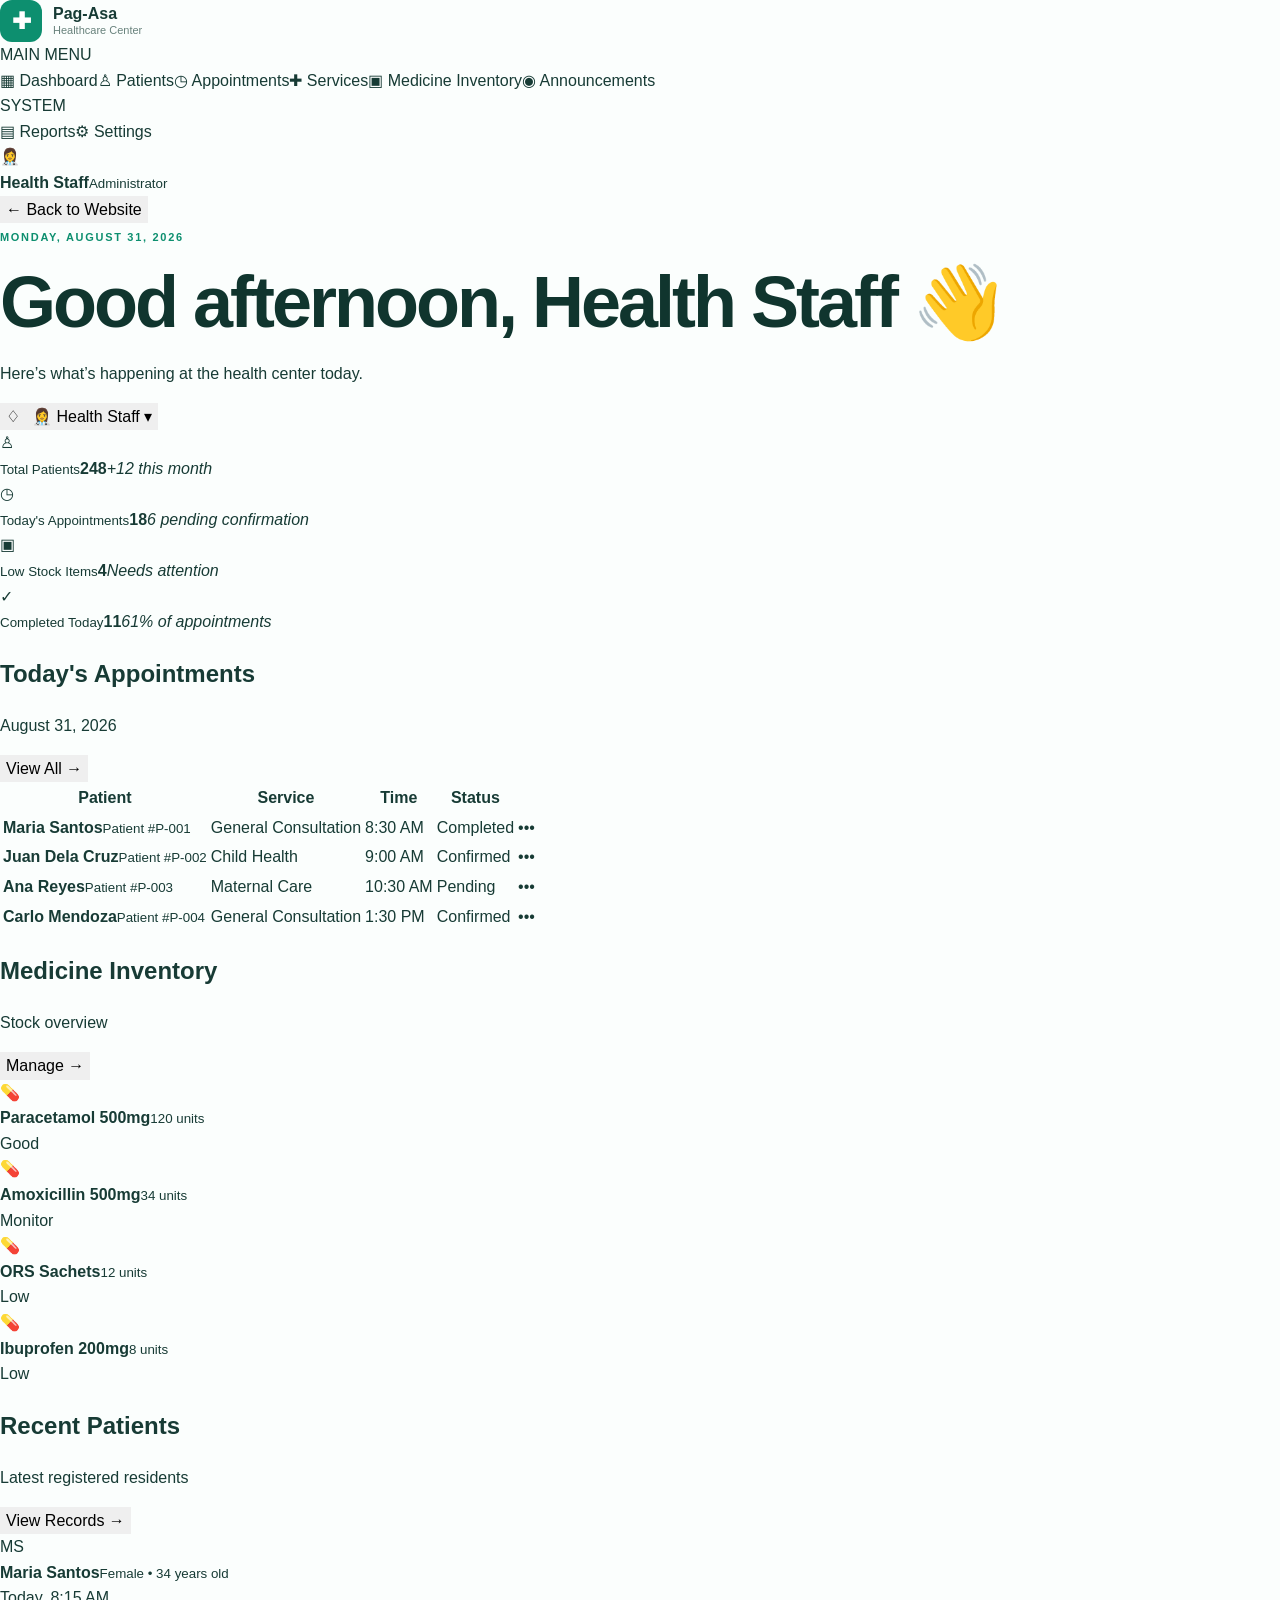
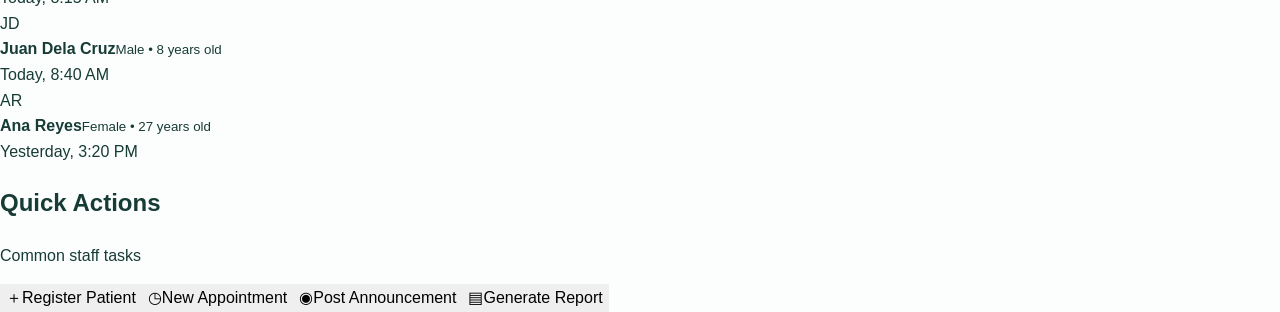
==== dashboard.html @ 8545dc28 "Add healthcare management dashboard" ====
<!DOCTYPE html>
<html lang="en"><head><meta charset="UTF-8"><meta name="viewport" content="width=device-width,initial-scale=1"><title>Admin Dashboard | Pag-Asa Healthcare</title><link rel="stylesheet" href="style.css"></head><body class="dashboard-body"><aside class="sidebar"><div class="brand"><div class="brand-icon">✚</div><div><strong>Pag-Asa</strong><span>Healthcare Center</span></div></div><div class="side-label">MAIN MENU</div><a class="active" href="#dashboard">▦ <span>Dashboard</span></a><a href="#patients">♙ <span>Patients</span></a><a href="#appointments">◷ <span>Appointments</span></a><a href="#services">✚ <span>Services</span></a><a href="#medicines">▣ <span>Medicine Inventory</span></a><a href="#announcements">◉ <span>Announcements</span></a><div class="side-label">SYSTEM</div><a href="#reports">▤ <span>Reports</span></a><a href="#settings">⚙ <span>Settings</span></a><div class="sidebar-bottom"><div class="user-mini">👩‍⚕️<div><strong>Health Staff</strong><small>Administrator</small></div></div><button onclick="location.href='index.html'">← Back to Website</button></div></aside><main class="dash-main" id="dashboard"><header class="dash-header"><div><span class="kicker">MONDAY, AUGUST 31, 2026</span><h1>Good afternoon, Health Staff 👋</h1><p>Here’s what’s happening at the health center today.</p></div><div class="header-actions"><button class="notification">♢</button><button class="profile">👩‍⚕️ Health Staff ▾</button></div></header><section class="metric-grid"><div class="metric"><span class="metric-icon">♙</span><div><small>Total Patients</small><strong>248</strong><em>+12 this month</em></div></div><div class="metric"><span class="metric-icon">◷</span><div><small>Today's Appointments</small><strong>18</strong><em>6 pending confirmation</em></div></div><div class="metric"><span class="metric-icon">▣</span><div><small>Low Stock Items</small><strong>4</strong><em class="warn">Needs attention</em></div></div><div class="metric"><span class="metric-icon">✓</span><div><small>Completed Today</small><strong>11</strong><em>61% of appointments</em></div></div></section><section class="dash-grid"><div class="panel" id="appointments"><div class="panel-head"><div><h2>Today's Appointments</h2><p>August 31, 2026</p></div><button class="outline" onclick="showToast('Appointment management opened')">View All →</button></div><div class="table-wrap"><table><thead><tr><th>Patient</th><th>Service</th><th>Time</th><th>Status</th><th></th></tr></thead><tbody><tr><td><strong>Maria Santos</strong><small>Patient #P-001</small></td><td>General Consultation</td><td>8:30 AM</td><td><span class="pill green">Completed</span></td><td>•••</td></tr><tr><td><strong>Juan Dela Cruz</strong><small>Patient #P-002</small></td><td>Child Health</td><td>9:00 AM</td><td><span class="pill blue">Confirmed</span></td><td>•••</td></tr><tr><td><strong>Ana Reyes</strong><small>Patient #P-003</small></td><td>Maternal Care</td><td>10:30 AM</td><td><span class="pill yellow">Pending</span></td><td>•••</td></tr><tr><td><strong>Carlo Mendoza</strong><small>Patient #P-004</small></td><td>General Consultation</td><td>1:30 PM</td><td><span class="pill blue">Confirmed</span></td><td>•••</td></tr></tbody></table></div></div><div class="panel" id="medicines"><div class="panel-head"><div><h2>Medicine Inventory</h2><p>Stock overview</p></div><button class="outline" onclick="showToast('Inventory management opened')">Manage →</button></div><div class="stock-item"><div class="stock-icon">💊</div><div><strong>Paracetamol 500mg</strong><small>120 units</small></div><span class="stock ok">Good</span></div><div class="stock-item"><div class="stock-icon">💊</div><div><strong>Amoxicillin 500mg</strong><small>34 units</small></div><span class="stock medium">Monitor</span></div><div class="stock-item"><div class="stock-icon">💊</div><div><strong>ORS Sachets</strong><small>12 units</small></div><span class="stock low">Low</span></div><div class="stock-item"><div class="stock-icon">💊</div><div><strong>Ibuprofen 200mg</strong><small>8 units</small></div><span class="stock low">Low</span></div></div></section><section class="dash-grid lower"><div class="panel" id="patients"><div class="panel-head"><div><h2>Recent Patients</h2><p>Latest registered residents</p></div><button class="outline" onclick="showToast('Patient records opened')">View Records →</button></div><div class="patient-list"><div><span class="avatar">MS</span><div><strong>Maria Santos</strong><small>Female • 34 years old</small></div><time>Today, 8:15 AM</time></div><div><span class="avatar">JD</span><div><strong>Juan Dela Cruz</strong><small>Male • 8 years old</small></div><time>Today, 8:40 AM</time></div><div><span class="avatar">AR</span><div><strong>Ana Reyes</strong><small>Female • 27 years old</small></div><time>Yesterday, 3:20 PM</time></div></div></div><div class="panel"><div class="panel-head"><div><h2>Quick Actions</h2><p>Common staff tasks</p></div></div><div class="quick-grid"><button onclick="openPatient()">＋<span>Register Patient</span></button><button onclick="showToast('Appointment form opened')">◷<span>New Appointment</span></button><button onclick="showToast('Announcement editor opened')">◉<span>Post Announcement</span></button><button onclick="showToast('Report generator opened')">▤<span>Generate Report</span></button></div></div></section></main><div id="patientModal" class="modal"><div class="modal-box"><button class="close" onclick="closePatient()">×</button><span class="kicker">PATIENT REGISTRATION</span><h2>Register a patient</h2><form onsubmit="registerPatient(event)"><label>Full Name<input required placeholder="Juan Dela Cruz"></label><div class="form-row"><label>Date of Birth<input required type="date"></label><label>Sex<select required><option value="">Select</option><option>Female</option><option>Male</option></select></label></div><label>Contact Number<input required placeholder="09XX XXX XXXX"></label><label>Address<textarea rows="2" placeholder="Barangay Pag-Asa, Binangonan, Rizal"></textarea></label><button class="primary full">Register Patient</button></form></div></div><div id="toast" class="toast"></div><script src="script.js"></script></body></html>
---- style.css ----
:root{--green:#0d8f6f;--dark:#10352e;--mint:#e9f8f3;--text:#173b35;--muted:#68827c;--white:#fff;--line:#dcebe6}*{box-sizing:border-box}html{scroll-behavior:smooth}body{margin:0;font-family:Inter,Arial,sans-serif;color:var(--text);background:#fbfefd;line-height:1.6}a{text-decoration:none;color:inherit}.navbar{height:76px;display:flex;align-items:center;justify-content:space-between;padding:0 6%;background:#fff;border-bottom:1px solid #edf3f1;position:sticky;top:0;z-index:20}.brand{display:flex;align-items:center;gap:11px}.brand-icon{width:42px;height:42px;border-radius:12px;background:var(--green);color:#fff;display:grid;place-items:center;font-size:23px;font-weight:800}.brand strong,.brand span{display:block;line-height:1.15}.brand strong{font-size:16px}.brand span{font-size:11px;color:var(--muted)}nav{display:flex;gap:27px;font-size:13px;font-weight:600;color:#4f6c65}nav a:hover{color:var(--green)}button{font:inherit;border:0;cursor:pointer}.nav-btn,.primary{background:var(--green);color:white;padding:13px 20px;border-radius:10px;font-weight:700;box-shadow:0 8px 20px rgba(13,143,111,.14)}.nav-btn:hover,.primary:hover{transform:translateY(-1px)}.menu{display:none;background:none;font-size:25px}.hero{min-height:590px;padding:75px 9%;display:flex;align-items:center;justify-content:space-between;background:linear-gradient(115deg,#f0fbf7 0%,#fff 65%);gap:50px}.hero-content{max-width:650px}.eyebrow,.kicker{font-size:11px;font-weight:800;letter-spacing:1.7px;color:var(--green)}h1{font-size:clamp(43px,6vw,72px);line-height:1.03;letter-spacing:-3px;margin:16px 0 22px;color:var(--dark)}h1 span{color:var(--green)}.hero p{font-size:17px;color:var(--muted);max-width:560px}.hero-actions{display:flex;align-items:center;gap:25px;margin:30px 0}.primary span{margin-left:10px}.secondary{font-weight:700;font-size:14px}.secondary:hover{color:var(--green)}.trust{display:flex;align-items:center;gap:12px;margin-top:35px}.avatars{display:flex}.avatars i{font-style:normal;width:38px;height:38px;background:white;border:2px solid #dff1eb;border-radius:50%;display:grid;place-items:center;margin-right:-8px;font-size:18px}.trust strong,.trust small{display:block}.trust strong{font-size:12px}.trust small{font-size:11px;color:var(--muted)}.hero-card{width:310px;background:#fff;border:1px solid var(--line);border-radius:24px;padding:35px;box-shadow:0 25px 60px rgba(16,53,46,.1);text-align:center}.pulse{width:68px;height:68px;border-radius:50%;background:var(--mint);color:var(--green);display:grid;place-items:center;font-size:28px;margin:0 auto 20px}.hero-card h3{margin:0;font-size:20px}.hero-card p{margin:4px 0;color:var(--muted);font-size:13px}.hero-card>strong{font-size:17px}.hero-card hr{border:0;border-top:1px solid var(--line);margin:23px 0}.status{font-size:12px;font-weight:700;color:var(--green)}.status span{display:inline-block;width:7px;height:7px;border-radius:50%;background:#27b77e;margin-right:5px}.stats{display:grid;grid-template-columns:repeat(4,1fr);background:var(--dark);color:white;padding:28px 10%}.stats div{text-align:center;border-right:1px solid rgba(255,255,255,.12)}.stats div:last-child{border:0}.stats strong,.stats span{display:block}.stats strong{font-size:25px}.stats span{font-size:11px;color:#a9c4bd}.section{padding:90px 9%}.section-heading{display:flex;justify-content:space-between;align-items:end;margin-bottom:40px;gap:30px}.section-heading h2,.about h2,.cta h2{font-size:38px;line-height:1.1;letter-spacing:-1.5px;margin:10px 0 0;color:var(--dark)}.section-heading p{max-width:410px;color:var(--muted);font-size:14px}.service-grid{display:grid;grid-template-columns:repeat(3,1fr);gap:18px}.service-grid article{padding:28px;border:1px solid var(--line);border-radius:18px;background:#fff;transition:.2s}.service-grid article:hover{transform:translateY(-4px);box-shadow:0 14px 30px rgba(16,53,46,.08)}.icon{width:48px;height:48px;border-radius:13px;background:var(--mint);display:grid;place-items:center;font-size:23px}.service-grid h3{margin:18px 0 8px;font-size:17px}.service-grid p{color:var(--muted);font-size:13px;min-height:62px}.service-grid a{color:var(--green);font-size:12px;font-weight:800}.about{display:grid;grid-template-columns:1fr 1fr;gap:75px;align-items:center;background:#f1faf7}.about-art{height:390px;border-radius:28px;background:linear-gradient(145deg,#d8f3eb,#8bd5c0);display:grid;place-items:center;position:relative;overflow:hidden}.cross{font-size:180px;color:white;opacity:.9}.about-badge{position:absolute;bottom:24px;right:24px;background:white;padding:17px 22px;border-radius:15px;box-shadow:0 10px 25px rgba(16,53,46,.12)}.about-badge strong{display:block;font-size:13px}.about-badge span{font-size:11px;color:var(--green)}.about p{color:var(--muted);font-size:14px}.checks{display:grid;gap:9px;margin-top:22px;font-size:13px;font-weight:700}.checks span:first-letter{color:var(--green)}.announcement{background:#fff}.announcement-grid{display:grid;grid-template-columns:repeat(3,1fr);gap:18px}.announcement-grid article{padding:28px;border-radius:18px;background:#f7fbfa;border:1px solid var(--line)}.tag{font-size:9px;font-weight:800;letter-spacing:1.2px;color:var(--green)}.announcement-grid h3{font-size:18px;margin:12px 0 8px}.announcement-grid p{font-size:13px;color:var(--muted)}.announcement-grid small{font-size:10px;color:#8ba09a}.cta{margin:20px 9% 90px;padding:55px 65px;background:var(--green);color:#fff;border-radius:24px;display:flex;justify-content:space-between;align-items:center;gap:30px}.cta .kicker{color:#b9f0df}.cta h2{color:white}.cta p{font-size:13px;opacity:.82}.light{background:#fff;color:var(--green);box-shadow:none}.full{width:100%;margin-top:8px}.footer-brand{max-width:290px}footer{background:#102f29;color:#d8e8e3;padding:65px 9% 30px;display:grid;grid-template-columns:2fr 1fr 1.5fr 1.5fr;gap:35px;position:relative}footer .brand strong{color:white}footer h4{color:white;font-size:12px;margin:0 0 16px}footer a,footer p{display:block;color:#a9c4bd;font-size:11px;margin:7px 0}.emergency{color:#f4c5c5!important}.copyright{grid-column:1/-1;border-top:1px solid rgba(255,255,255,.1);padding-top:22px;margin-top:15px;font-size:10px;color:#7e9c95}.modal{display:none;position:fixed;inset:0;background:rgba(6,28,23,.62);z-index:50;padding:20px;overflow:auto}.modal.show{display:grid;place-items:center}.modal-box{background:#fff;width:min(540px,100%);border-radius:20px;padding:34px;position:relative}.close{position:absolute;right:18px;top:15px;background:#f0f5f3;width:35px;height:35px;border-radius:50%;font-size:24px;color:var(--muted)}.modal-box h2{margin:8px 0;font-size:27px;color:var(--dark)}.modal-box>p{font-size:12px;color:var(--muted)}form{display:grid;gap:13px;margin-top:22px}label{font-size:11px;font-weight:700;color:#45625b}input,select,textarea{display:block;width:100%;margin-top:6px;border:1px solid #d6e7e2;border-radius:9px;padding:11px;font:inherit;font-size:12px;outline:none;background:#fbfefd}input:focus,select:focus,textarea:focus{border-color:var(--green)}.form-row{display:grid;grid-template-columns:1fr 1fr;gap:12px}.success{margin-top:20px;padding:14px;border-radius:10px;background:var(--mint);color:#08775d;font-size:12px;font-weight:700}
@media(max-width:900px){nav{display:none}.nav-btn{display:none}.menu{display:block}.hero{padding:60px 7%;flex-direction:column;align-items:flex-start}.hero-card{width:100%;max-width:360px;align-self:center}.stats{padding:25px 5%}.section{padding:65px 7%}.service-grid,.announcement-grid{grid-template-columns:1fr 1fr}.about{grid-template-columns:1fr;gap:35px}.about-art{height:280px}.cta{margin:10px 7% 60px;padding:40px;flex-direction:column;align-items:flex-start}footer{padding:50px 7%;grid-template-columns:1fr 1fr}}
@media(max-width:600px){.navbar{padding:0 5%}.hero{min-height:auto;padding:50px 6%}.hero-actions{flex-direction:column;align-items:flex-start}.hero h1{letter-spacing:-2px}.stats{grid-template-columns:1fr 1fr;gap:18px}.stats div{border:0}.section-heading{display:block}.section-heading h2,.about h2,.cta h2{font-size:30px}.service-grid,.announcement-grid{grid-template-columns:1fr}.about-art{height:240px}.cross{font-size:130px}footer{grid-template-columns:1fr}.copyright{grid-column:auto}.form-row{grid-template-columns:1fr}}
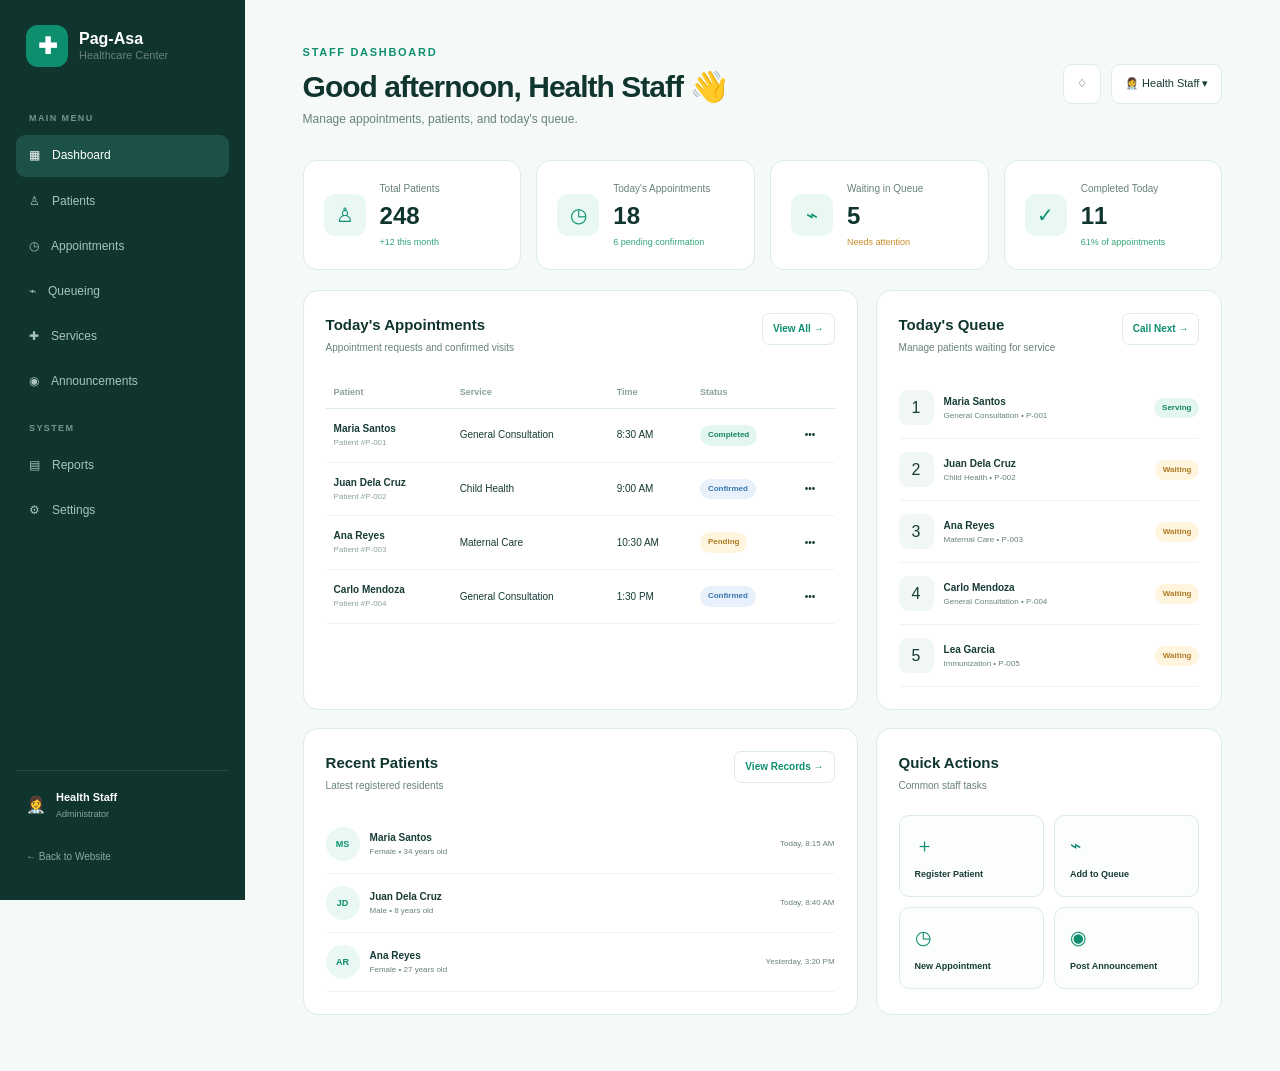
==== commit 4c42cc06: "Replace medicine tracker with appointment queue" ====
--- a/dashboard.html
+++ b/dashboard.html
@@ -1,2 +1,2 @@
 <!DOCTYPE html>
-<html lang="en"><head><meta charset="UTF-8"><meta name="viewport" content="width=device-width,initial-scale=1"><title>Admin Dashboard | Pag-Asa Healthcare</title><link rel="stylesheet" href="style.css"></head><body class="dashboard-body"><aside class="sidebar"><div class="brand"><div class="brand-icon">✚</div><div><strong>Pag-Asa</strong><span>Healthcare Center</span></div></div><div class="side-label">MAIN MENU</div><a class="active" href="#dashboard">▦ <span>Dashboard</span></a><a href="#patients">♙ <span>Patients</span></a><a href="#appointments">◷ <span>Appointments</span></a><a href="#services">✚ <span>Services</span></a><a href="#medicines">▣ <span>Medicine Inventory</span></a><a href="#announcements">◉ <span>Announcements</span></a><div class="side-label">SYSTEM</div><a href="#reports">▤ <span>Reports</span></a><a href="#settings">⚙ <span>Settings</span></a><div class="sidebar-bottom"><div class="user-mini">👩‍⚕️<div><strong>Health Staff</strong><small>Administrator</small></div></div><button onclick="location.href='index.html'">← Back to Website</button></div></aside><main class="dash-main" id="dashboard"><header class="dash-header"><div><span class="kicker">MONDAY, AUGUST 31, 2026</span><h1>Good afternoon, Health Staff 👋</h1><p>Here’s what’s happening at the health center today.</p></div><div class="header-actions"><button class="notification">♢</button><button class="profile">👩‍⚕️ Health Staff ▾</button></div></header><section class="metric-grid"><div class="metric"><span class="metric-icon">♙</span><div><small>Total Patients</small><strong>248</strong><em>+12 this month</em></div></div><div class="metric"><span class="metric-icon">◷</span><div><small>Today's Appointments</small><strong>18</strong><em>6 pending confirmation</em></div></div><div class="metric"><span class="metric-icon">▣</span><div><small>Low Stock Items</small><strong>4</strong><em class="warn">Needs attention</em></div></div><div class="metric"><span class="metric-icon">✓</span><div><small>Completed Today</small><strong>11</strong><em>61% of appointments</em></div></div></section><section class="dash-grid"><div class="panel" id="appointments"><div class="panel-head"><div><h2>Today's Appointments</h2><p>August 31, 2026</p></div><button class="outline" onclick="showToast('Appointment management opened')">View All →</button></div><div class="table-wrap"><table><thead><tr><th>Patient</th><th>Service</th><th>Time</th><th>Status</th><th></th></tr></thead><tbody><tr><td><strong>Maria Santos</strong><small>Patient #P-001</small></td><td>General Consultation</td><td>8:30 AM</td><td><span class="pill green">Completed</span></td><td>•••</td></tr><tr><td><strong>Juan Dela Cruz</strong><small>Patient #P-002</small></td><td>Child Health</td><td>9:00 AM</td><td><span class="pill blue">Confirmed</span></td><td>•••</td></tr><tr><td><strong>Ana Reyes</strong><small>Patient #P-003</small></td><td>Maternal Care</td><td>10:30 AM</td><td><span class="pill yellow">Pending</span></td><td>•••</td></tr><tr><td><strong>Carlo Mendoza</strong><small>Patient #P-004</small></td><td>General Consultation</td><td>1:30 PM</td><td><span class="pill blue">Confirmed</span></td><td>•••</td></tr></tbody></table></div></div><div class="panel" id="medicines"><div class="panel-head"><div><h2>Medicine Inventory</h2><p>Stock overview</p></div><button class="outline" onclick="showToast('Inventory management opened')">Manage →</button></div><div class="stock-item"><div class="stock-icon">💊</div><div><strong>Paracetamol 500mg</strong><small>120 units</small></div><span class="stock ok">Good</span></div><div class="stock-item"><div class="stock-icon">💊</div><div><strong>Amoxicillin 500mg</strong><small>34 units</small></div><span class="stock medium">Monitor</span></div><div class="stock-item"><div class="stock-icon">💊</div><div><strong>ORS Sachets</strong><small>12 units</small></div><span class="stock low">Low</span></div><div class="stock-item"><div class="stock-icon">💊</div><div><strong>Ibuprofen 200mg</strong><small>8 units</small></div><span class="stock low">Low</span></div></div></section><section class="dash-grid lower"><div class="panel" id="patients"><div class="panel-head"><div><h2>Recent Patients</h2><p>Latest registered residents</p></div><button class="outline" onclick="showToast('Patient records opened')">View Records →</button></div><div class="patient-list"><div><span class="avatar">MS</span><div><strong>Maria Santos</strong><small>Female • 34 years old</small></div><time>Today, 8:15 AM</time></div><div><span class="avatar">JD</span><div><strong>Juan Dela Cruz</strong><small>Male • 8 years old</small></div><time>Today, 8:40 AM</time></div><div><span class="avatar">AR</span><div><strong>Ana Reyes</strong><small>Female • 27 years old</small></div><time>Yesterday, 3:20 PM</time></div></div></div><div class="panel"><div class="panel-head"><div><h2>Quick Actions</h2><p>Common staff tasks</p></div></div><div class="quick-grid"><button onclick="openPatient()">＋<span>Register Patient</span></button><button onclick="showToast('Appointment form opened')">◷<span>New Appointment</span></button><button onclick="showToast('Announcement editor opened')">◉<span>Post Announcement</span></button><button onclick="showToast('Report generator opened')">▤<span>Generate Report</span></button></div></div></section></main><div id="patientModal" class="modal"><div class="modal-box"><button class="close" onclick="closePatient()">×</button><span class="kicker">PATIENT REGISTRATION</span><h2>Register a patient</h2><form onsubmit="registerPatient(event)"><label>Full Name<input required placeholder="Juan Dela Cruz"></label><div class="form-row"><label>Date of Birth<input required type="date"></label><label>Sex<select required><option value="">Select</option><option>Female</option><option>Male</option></select></label></div><label>Contact Number<input required placeholder="09XX XXX XXXX"></label><label>Address<textarea rows="2" placeholder="Barangay Pag-Asa, Binangonan, Rizal"></textarea></label><button class="primary full">Register Patient</button></form></div></div><div id="toast" class="toast"></div><script src="script.js"></script></body></html>+<html lang="en"><head><meta charset="UTF-8"><meta name="viewport" content="width=device-width,initial-scale=1"><title>Staff Dashboard | Pag-Asa Healthcare</title><link rel="stylesheet" href="style.css"></head><body class="dashboard-body"><aside class="sidebar"><div class="brand"><div class="brand-icon">✚</div><div><strong>Pag-Asa</strong><span>Healthcare Center</span></div></div><div class="side-label">MAIN MENU</div><a class="active" href="#dashboard">▦ <span>Dashboard</span></a><a href="#patients">♙ <span>Patients</span></a><a href="#appointments">◷ <span>Appointments</span></a><a href="#queue">⌁ <span>Queueing</span></a><a href="#services">✚ <span>Services</span></a><a href="#announcements">◉ <span>Announcements</span></a><div class="side-label">SYSTEM</div><a href="#reports">▤ <span>Reports</span></a><a href="#settings">⚙ <span>Settings</span></a><div class="sidebar-bottom"><div class="user-mini">👩‍⚕️<div><strong>Health Staff</strong><small>Administrator</small></div></div><button onclick="location.href='index.html'">← Back to Website</button></div></aside><main class="dash-main" id="dashboard"><header class="dash-header"><div><span class="kicker">STAFF DASHBOARD</span><h1>Good afternoon, Health Staff 👋</h1><p>Manage appointments, patients, and today's queue.</p></div><div class="header-actions"><button class="notification">♢</button><button class="profile">👩‍⚕️ Health Staff ▾</button></div></header><section class="metric-grid"><div class="metric"><span class="metric-icon">♙</span><div><small>Total Patients</small><strong>248</strong><em>+12 this month</em></div></div><div class="metric"><span class="metric-icon">◷</span><div><small>Today's Appointments</small><strong>18</strong><em>6 pending confirmation</em></div></div><div class="metric"><span class="metric-icon">⌁</span><div><small>Waiting in Queue</small><strong>5</strong><em class="warn">Needs attention</em></div></div><div class="metric"><span class="metric-icon">✓</span><div><small>Completed Today</small><strong>11</strong><em>61% of appointments</em></div></div></section><section class="dash-grid"><div class="panel" id="appointments"><div class="panel-head"><div><h2>Today's Appointments</h2><p>Appointment requests and confirmed visits</p></div><button class="outline" onclick="showToast('Appointment management opened')">View All →</button></div><div class="table-wrap"><table><thead><tr><th>Patient</th><th>Service</th><th>Time</th><th>Status</th><th></th></tr></thead><tbody><tr><td><strong>Maria Santos</strong><small>Patient #P-001</small></td><td>General Consultation</td><td>8:30 AM</td><td><span class="pill green">Completed</span></td><td>•••</td></tr><tr><td><strong>Juan Dela Cruz</strong><small>Patient #P-002</small></td><td>Child Health</td><td>9:00 AM</td><td><span class="pill blue">Confirmed</span></td><td>•••</td></tr><tr><td><strong>Ana Reyes</strong><small>Patient #P-003</small></td><td>Maternal Care</td><td>10:30 AM</td><td><span class="pill yellow">Pending</span></td><td>•••</td></tr><tr><td><strong>Carlo Mendoza</strong><small>Patient #P-004</small></td><td>General Consultation</td><td>1:30 PM</td><td><span class="pill blue">Confirmed</span></td><td>•••</td></tr></tbody></table></div></div><div class="panel" id="queue"><div class="panel-head"><div><h2>Today's Queue</h2><p>Manage patients waiting for service</p></div><button class="outline" onclick="showToast('Next patient called')">Call Next →</button></div><div class="stock-item"><div class="stock-icon">1</div><div><strong>Maria Santos</strong><small>General Consultation • P-001</small></div><span class="pill green">Serving</span></div><div class="stock-item"><div class="stock-icon">2</div><div><strong>Juan Dela Cruz</strong><small>Child Health • P-002</small></div><span class="pill yellow">Waiting</span></div><div class="stock-item"><div class="stock-icon">3</div><div><strong>Ana Reyes</strong><small>Maternal Care • P-003</small></div><span class="pill yellow">Waiting</span></div><div class="stock-item"><div class="stock-icon">4</div><div><strong>Carlo Mendoza</strong><small>General Consultation • P-004</small></div><span class="pill yellow">Waiting</span></div><div class="stock-item"><div class="stock-icon">5</div><div><strong>Lea Garcia</strong><small>Immunization • P-005</small></div><span class="pill yellow">Waiting</span></div></div></section><section class="dash-grid lower"><div class="panel" id="patients"><div class="panel-head"><div><h2>Recent Patients</h2><p>Latest registered residents</p></div><button class="outline" onclick="showToast('Patient records opened')">View Records →</button></div><div class="patient-list"><div><span class="avatar">MS</span><div><strong>Maria Santos</strong><small>Female • 34 years old</small></div><time>Today, 8:15 AM</time></div><div><span class="avatar">JD</span><div><strong>Juan Dela Cruz</strong><small>Male • 8 years old</small></div><time>Today, 8:40 AM</time></div><div><span class="avatar">AR</span><div><strong>Ana Reyes</strong><small>Female • 27 years old</small></div><time>Yesterday, 3:20 PM</time></div></div></div><div class="panel"><div class="panel-head"><div><h2>Quick Actions</h2><p>Common staff tasks</p></div></div><div class="quick-grid"><button onclick="openPatient()">＋<span>Register Patient</span></button><button onclick="showToast('Queue registration opened')">⌁<span>Add to Queue</span></button><button onclick="showToast('Appointment form opened')">◷<span>New Appointment</span></button><button onclick="showToast('Announcement editor opened')">◉<span>Post Announcement</span></button></div></div></section></main><div id="patientModal" class="modal"><div class="modal-box"><button class="close" onclick="closePatient()">×</button><span class="kicker">PATIENT REGISTRATION</span><h2>Register a patient</h2><form onsubmit="registerPatient(event)"><label>Full Name<input required placeholder="Juan Dela Cruz"></label><div class="form-row"><label>Date of Birth<input required type="date"></label><label>Sex<select required><option value="">Select</option><option>Female</option><option>Male</option></select></label></div><label>Contact Number<input required placeholder="09XX XXX XXXX"></label><label>Address<textarea rows="2" placeholder="Barangay Pag-Asa, Binangonan, Rizal"></textarea></label><button class="primary full">Register Patient</button></form></div></div><div id="toast" class="toast"></div><script src="script.js"></script></body></html>
--- a/style.css
+++ b/style.css
@@ -1,3 +1,2 @@
-:root{--green:#0d8f6f;--dark:#10352e;--mint:#e9f8f3;--text:#173b35;--muted:#68827c;--white:#fff;--line:#dcebe6}*{box-sizing:border-box}html{scroll-behavior:smooth}body{margin:0;font-family:Inter,Arial,sans-serif;color:var(--text);background:#fbfefd;line-height:1.6}a{text-decoration:none;color:inherit}.navbar{height:76px;display:flex;align-items:center;justify-content:space-between;padding:0 6%;background:#fff;border-bottom:1px solid #edf3f1;position:sticky;top:0;z-index:20}.brand{display:flex;align-items:center;gap:11px}.brand-icon{width:42px;height:42px;border-radius:12px;background:var(--green);color:#fff;display:grid;place-items:center;font-size:23px;font-weight:800}.brand strong,.brand span{display:block;line-height:1.15}.brand strong{font-size:16px}.brand span{font-size:11px;color:var(--muted)}nav{display:flex;gap:27px;font-size:13px;font-weight:600;color:#4f6c65}nav a:hover{color:var(--green)}button{font:inherit;border:0;cursor:pointer}.nav-btn,.primary{background:var(--green);color:white;padding:13px 20px;border-radius:10px;font-weight:700;box-shadow:0 8px 20px rgba(13,143,111,.14)}.nav-btn:hover,.primary:hover{transform:translateY(-1px)}.menu{display:none;background:none;font-size:25px}.hero{min-height:590px;padding:75px 9%;display:flex;align-items:center;justify-content:space-between;background:linear-gradient(115deg,#f0fbf7 0%,#fff 65%);gap:50px}.hero-content{max-width:650px}.eyebrow,.kicker{font-size:11px;font-weight:800;letter-spacing:1.7px;color:var(--green)}h1{font-size:clamp(43px,6vw,72px);line-height:1.03;letter-spacing:-3px;margin:16px 0 22px;color:var(--dark)}h1 span{color:var(--green)}.hero p{font-size:17px;color:var(--muted);max-width:560px}.hero-actions{display:flex;align-items:center;gap:25px;margin:30px 0}.primary span{margin-left:10px}.secondary{font-weight:700;font-size:14px}.secondary:hover{color:var(--green)}.trust{display:flex;align-items:center;gap:12px;margin-top:35px}.avatars{display:flex}.avatars i{font-style:normal;width:38px;height:38px;background:white;border:2px solid #dff1eb;border-radius:50%;display:grid;place-items:center;margin-right:-8px;font-size:18px}.trust strong,.trust small{display:block}.trust strong{font-size:12px}.trust small{font-size:11px;color:var(--muted)}.hero-card{width:310px;background:#fff;border:1px solid var(--line);border-radius:24px;padding:35px;box-shadow:0 25px 60px rgba(16,53,46,.1);text-align:center}.pulse{width:68px;height:68px;border-radius:50%;background:var(--mint);color:var(--green);display:grid;place-items:center;font-size:28px;margin:0 auto 20px}.hero-card h3{margin:0;font-size:20px}.hero-card p{margin:4px 0;color:var(--muted);font-size:13px}.hero-card>strong{font-size:17px}.hero-card hr{border:0;border-top:1px solid var(--line);margin:23px 0}.status{font-size:12px;font-weight:700;color:var(--green)}.status span{display:inline-block;width:7px;height:7px;border-radius:50%;background:#27b77e;margin-right:5px}.stats{display:grid;grid-template-columns:repeat(4,1fr);background:var(--dark);color:white;padding:28px 10%}.stats div{text-align:center;border-right:1px solid rgba(255,255,255,.12)}.stats div:last-child{border:0}.stats strong,.stats span{display:block}.stats strong{font-size:25px}.stats span{font-size:11px;color:#a9c4bd}.section{padding:90px 9%}.section-heading{display:flex;justify-content:space-between;align-items:end;margin-bottom:40px;gap:30px}.section-heading h2,.about h2,.cta h2{font-size:38px;line-height:1.1;letter-spacing:-1.5px;margin:10px 0 0;color:var(--dark)}.section-heading p{max-width:410px;color:var(--muted);font-size:14px}.service-grid{display:grid;grid-template-columns:repeat(3,1fr);gap:18px}.service-grid article{padding:28px;border:1px solid var(--line);border-radius:18px;background:#fff;transition:.2s}.service-grid article:hover{transform:translateY(-4px);box-shadow:0 14px 30px rgba(16,53,46,.08)}.icon{width:48px;height:48px;border-radius:13px;background:var(--mint);display:grid;place-items:center;font-size:23px}.service-grid h3{margin:18px 0 8px;font-size:17px}.service-grid p{color:var(--muted);font-size:13px;min-height:62px}.service-grid a{color:var(--green);font-size:12px;font-weight:800}.about{display:grid;grid-template-columns:1fr 1fr;gap:75px;align-items:center;background:#f1faf7}.about-art{height:390px;border-radius:28px;background:linear-gradient(145deg,#d8f3eb,#8bd5c0);display:grid;place-items:center;position:relative;overflow:hidden}.cross{font-size:180px;color:white;opacity:.9}.about-badge{position:absolute;bottom:24px;right:24px;background:white;padding:17px 22px;border-radius:15px;box-shadow:0 10px 25px rgba(16,53,46,.12)}.about-badge strong{display:block;font-size:13px}.about-badge span{font-size:11px;color:var(--green)}.about p{color:var(--muted);font-size:14px}.checks{display:grid;gap:9px;margin-top:22px;font-size:13px;font-weight:700}.checks span:first-letter{color:var(--green)}.announcement{background:#fff}.announcement-grid{display:grid;grid-template-columns:repeat(3,1fr);gap:18px}.announcement-grid article{padding:28px;border-radius:18px;background:#f7fbfa;border:1px solid var(--line)}.tag{font-size:9px;font-weight:800;letter-spacing:1.2px;color:var(--green)}.announcement-grid h3{font-size:18px;margin:12px 0 8px}.announcement-grid p{font-size:13px;color:var(--muted)}.announcement-grid small{font-size:10px;color:#8ba09a}.cta{margin:20px 9% 90px;padding:55px 65px;background:var(--green);color:#fff;border-radius:24px;display:flex;justify-content:space-between;align-items:center;gap:30px}.cta .kicker{color:#b9f0df}.cta h2{color:white}.cta p{font-size:13px;opacity:.82}.light{background:#fff;color:var(--green);box-shadow:none}.full{width:100%;margin-top:8px}.footer-brand{max-width:290px}footer{background:#102f29;color:#d8e8e3;padding:65px 9% 30px;display:grid;grid-template-columns:2fr 1fr 1.5fr 1.5fr;gap:35px;position:relative}footer .brand strong{color:white}footer h4{color:white;font-size:12px;margin:0 0 16px}footer a,footer p{display:block;color:#a9c4bd;font-size:11px;margin:7px 0}.emergency{color:#f4c5c5!important}.copyright{grid-column:1/-1;border-top:1px solid rgba(255,255,255,.1);padding-top:22px;margin-top:15px;font-size:10px;color:#7e9c95}.modal{display:none;position:fixed;inset:0;background:rgba(6,28,23,.62);z-index:50;padding:20px;overflow:auto}.modal.show{display:grid;place-items:center}.modal-box{background:#fff;width:min(540px,100%);border-radius:20px;padding:34px;position:relative}.close{position:absolute;right:18px;top:15px;background:#f0f5f3;width:35px;height:35px;border-radius:50%;font-size:24px;color:var(--muted)}.modal-box h2{margin:8px 0;font-size:27px;color:var(--dark)}.modal-box>p{font-size:12px;color:var(--muted)}form{display:grid;gap:13px;margin-top:22px}label{font-size:11px;font-weight:700;color:#45625b}input,select,textarea{display:block;width:100%;margin-top:6px;border:1px solid #d6e7e2;border-radius:9px;padding:11px;font:inherit;font-size:12px;outline:none;background:#fbfefd}input:focus,select:focus,textarea:focus{border-color:var(--green)}.form-row{display:grid;grid-template-columns:1fr 1fr;gap:12px}.success{margin-top:20px;padding:14px;border-radius:10px;background:var(--mint);color:#08775d;font-size:12px;font-weight:700}
-@media(max-width:900px){nav{display:none}.nav-btn{display:none}.menu{display:block}.hero{padding:60px 7%;flex-direction:column;align-items:flex-start}.hero-card{width:100%;max-width:360px;align-self:center}.stats{padding:25px 5%}.section{padding:65px 7%}.service-grid,.announcement-grid{grid-template-columns:1fr 1fr}.about{grid-template-columns:1fr;gap:35px}.about-art{height:280px}.cta{margin:10px 7% 60px;padding:40px;flex-direction:column;align-items:flex-start}footer{padding:50px 7%;grid-template-columns:1fr 1fr}}
-@media(max-width:600px){.navbar{padding:0 5%}.hero{min-height:auto;padding:50px 6%}.hero-actions{flex-direction:column;align-items:flex-start}.hero h1{letter-spacing:-2px}.stats{grid-template-columns:1fr 1fr;gap:18px}.stats div{border:0}.section-heading{display:block}.section-heading h2,.about h2,.cta h2{font-size:30px}.service-grid,.announcement-grid{grid-template-columns:1fr}.about-art{height:240px}.cross{font-size:130px}footer{grid-template-columns:1fr}.copyright{grid-column:auto}.form-row{grid-template-columns:1fr}}
+:root{--green:#0d8f6f;--dark:#10352e;--mint:#e9f8f3;--text:#173b35;--muted:#68827c;--white:#fff;--line:#dcebe6}*{box-sizing:border-box}html{scroll-behavior:smooth}body{margin:0;font-family:Inter,Arial,sans-serif;color:var(--text);background:#fbfefd;line-height:1.6}a{text-decoration:none;color:inherit}button{font:inherit;border:0;cursor:pointer}.navbar{height:76px;display:flex;align-items:center;justify-content:space-between;padding:0 6%;background:#fff;border-bottom:1px solid #edf3f1;position:sticky;top:0;z-index:20}.brand{display:flex;align-items:center;gap:11px}.brand-icon{width:42px;height:42px;border-radius:12px;background:var(--green);color:#fff;display:grid;place-items:center;font-size:23px;font-weight:800}.brand strong,.brand span{display:block;line-height:1.15}.brand strong{font-size:16px}.brand span{font-size:11px;color:var(--muted)}nav{display:flex;gap:27px;font-size:13px;font-weight:600;color:#4f6c65}nav a:hover{color:var(--green)}.nav-btn,.primary{background:var(--green);color:white;padding:13px 20px;border-radius:10px;font-weight:700;box-shadow:0 8px 20px rgba(13,143,111,.14)}.nav-btn:hover,.primary:hover{transform:translateY(-1px)}.menu{display:none;background:none;font-size:25px}.hero{min-height:590px;padding:75px 9%;display:flex;align-items:center;justify-content:space-between;background:linear-gradient(115deg,#f0fbf7 0%,#fff 65%);gap:50px}.hero-content{max-width:650px}.eyebrow,.kicker{font-size:11px;font-weight:800;letter-spacing:1.7px;color:var(--green)}h1{font-size:clamp(43px,6vw,72px);line-height:1.03;letter-spacing:-3px;margin:16px 0 22px;color:var(--dark)}h1 span{color:var(--green)}.hero p{font-size:17px;color:var(--muted);max-width:560px}.hero-actions{display:flex;align-items:center;gap:25px;margin:30px 0}.primary span{margin-left:10px}.secondary{font-weight:700;font-size:14px}.trust{display:flex;align-items:center;gap:12px;margin-top:35px}.avatars{display:flex}.avatars i{font-style:normal;width:38px;height:38px;background:white;border:2px solid #dff1eb;border-radius:50%;display:grid;place-items:center;margin-right:-8px;font-size:18px}.trust strong,.trust small{display:block}.trust strong{font-size:12px}.trust small{font-size:11px;color:var(--muted)}.hero-card{width:310px;background:#fff;border:1px solid var(--line);border-radius:24px;padding:35px;box-shadow:0 25px 60px rgba(16,53,46,.1);text-align:center}.pulse{width:68px;height:68px;border-radius:50%;background:var(--mint);color:var(--green);display:grid;place-items:center;font-size:28px;margin:0 auto 20px}.hero-card h3{margin:0;font-size:20px}.hero-card p{margin:4px 0;color:var(--muted);font-size:13px}.hero-card>strong{font-size:17px}.hero-card hr{border:0;border-top:1px solid var(--line);margin:23px 0}.status{font-size:12px;font-weight:700;color:var(--green)}.status span{display:inline-block;width:7px;height:7px;border-radius:50%;background:#27b77e;margin-right:5px}.stats{display:grid;grid-template-columns:repeat(4,1fr);background:var(--dark);color:white;padding:28px 10%}.stats div{text-align:center;border-right:1px solid rgba(255,255,255,.12)}.stats div:last-child{border:0}.stats strong,.stats span{display:block}.stats strong{font-size:25px}.stats span{font-size:11px;color:#a9c4bd}.section{padding:90px 9%}.section-heading{display:flex;justify-content:space-between;align-items:end;margin-bottom:40px;gap:30px}.section-heading h2,.about h2,.cta h2{font-size:38px;line-height:1.1;letter-spacing:-1.5px;margin:10px 0 0;color:var(--dark)}.section-heading p{max-width:410px;color:var(--muted);font-size:14px}.service-grid{display:grid;grid-template-columns:repeat(3,1fr);gap:18px}.service-grid article{padding:28px;border:1px solid var(--line);border-radius:18px;background:#fff}.icon{width:48px;height:48px;border-radius:13px;background:var(--mint);display:grid;place-items:center;font-size:23px}.service-grid h3{margin:18px 0 8px;font-size:17px}.service-grid p{color:var(--muted);font-size:13px;min-height:62px}.service-grid a{color:var(--green);font-size:12px;font-weight:800}.about{display:grid;grid-template-columns:1fr 1fr;gap:75px;align-items:center;background:#f1faf7}.about-art{height:390px;border-radius:28px;background:linear-gradient(145deg,#d8f3eb,#8bd5c0);display:grid;place-items:center;position:relative;overflow:hidden}.cross{font-size:180px;color:white;opacity:.9}.about-badge{position:absolute;bottom:24px;right:24px;background:white;padding:17px 22px;border-radius:15px;box-shadow:0 10px 25px rgba(16,53,46,.12)}.about-badge strong{display:block;font-size:13px}.about-badge span{font-size:11px;color:var(--green)}.about p{color:var(--muted);font-size:14px}.checks{display:grid;gap:9px;margin-top:22px;font-size:13px;font-weight:700}.announcement-grid{display:grid;grid-template-columns:repeat(3,1fr);gap:18px}.announcement-grid article{padding:28px;border-radius:18px;background:#f7fbfa;border:1px solid var(--line)}.tag{font-size:9px;font-weight:800;letter-spacing:1.2px;color:var(--green)}.announcement-grid h3{font-size:18px;margin:12px 0 8px}.announcement-grid p{font-size:13px;color:var(--muted)}.announcement-grid small{font-size:10px;color:#8ba09a}.cta{margin:20px 9% 90px;padding:55px 65px;background:var(--green);color:#fff;border-radius:24px;display:flex;justify-content:space-between;align-items:center;gap:30px}.cta .kicker{color:#b9f0df}.cta h2{color:white}.cta p{font-size:13px;opacity:.82}.light{background:#fff;color:var(--green);box-shadow:none}.full{width:100%;margin-top:8px}.footer-brand{max-width:290px}footer{background:#102f29;color:#d8e8e3;padding:65px 9% 30px;display:grid;grid-template-columns:2fr 1fr 1.5fr 1.5fr;gap:35px;position:relative}footer .brand strong{color:white}footer h4{color:white;font-size:12px;margin:0 0 16px}footer a,footer p{display:block;color:#a9c4bd;font-size:11px;margin:7px 0}.emergency{color:#f4c5c5!important}.copyright{grid-column:1/-1;border-top:1px solid rgba(255,255,255,.1);padding-top:22px;margin-top:15px;font-size:10px;color:#7e9c95}.modal{display:none;position:fixed;inset:0;background:rgba(6,28,23,.62);z-index:50;padding:20px;overflow:auto}.modal.show{display:grid;place-items:center}.modal-box{background:#fff;width:min(540px,100%);border-radius:20px;padding:34px;position:relative}.close{position:absolute;right:18px;top:15px;background:#f0f5f3;width:35px;height:35px;border-radius:50%;font-size:24px;color:var(--muted)}.modal-box h2{margin:8px 0;font-size:27px;color:var(--dark)}.modal-box>p{font-size:12px;color:var(--muted)}form{display:grid;gap:13px;margin-top:22px}label{font-size:11px;font-weight:700;color:#45625b}input,select,textarea{display:block;width:100%;margin-top:6px;border:1px solid #d6e7e2;border-radius:9px;padding:11px;font:inherit;font-size:12px;outline:none;background:#fbfefd}.form-row{display:grid;grid-template-columns:1fr 1fr;gap:12px}.success{margin-top:20px;padding:14px;border-radius:10px;background:var(--mint);color:#08775d;font-size:12px;font-weight:700}.dashboard-body{background:#f5f9f7;display:flex;min-height:100vh}.sidebar{width:245px;background:#10352e;color:#d7e9e4;min-height:100vh;padding:25px 16px;position:fixed;left:0;top:0;bottom:0;display:flex;flex-direction:column}.sidebar .brand{padding:0 10px 28px}.sidebar .brand strong{color:#fff}.side-label{font-size:9px;letter-spacing:1.4px;color:#78958d;font-weight:800;padding:16px 13px 8px}.sidebar>a{padding:11px 13px;border-radius:9px;font-size:12px;margin:2px 0;color:#a9c4bd;display:flex;gap:12px;align-items:center}.sidebar>a:hover,.sidebar>a.active{background:#1c5147;color:#fff}.sidebar-bottom{margin-top:auto}.user-mini{border-top:1px solid rgba(255,255,255,.1);padding:18px 10px;display:flex;gap:10px;align-items:center}.user-mini strong,.user-mini small{display:block}.user-mini strong{font-size:11px;color:white}.user-mini small{font-size:9px;color:#89a79f}.sidebar-bottom button{background:transparent;color:#8ba9a2;font-size:10px;padding:10px}.dash-main{margin-left:245px;width:calc(100% - 245px);padding:38px 4.5%}.dash-header{display:flex;justify-content:space-between;align-items:center;margin-bottom:30px}.dash-header h1{font-size:30px;letter-spacing:-1px;margin:8px 0;color:var(--dark)}.dash-header p{margin:0;color:var(--muted);font-size:12px}.header-actions{display:flex;gap:10px}.notification,.profile{background:#fff;border:1px solid var(--line);padding:10px 13px;border-radius:9px;color:var(--text);font-size:11px}.metric-grid{display:grid;grid-template-columns:repeat(4,1fr);gap:15px;margin-bottom:20px}.metric{background:#fff;border:1px solid var(--line);border-radius:14px;padding:20px;display:flex;gap:14px;align-items:center}.metric-icon{width:42px;height:42px;border-radius:11px;background:var(--mint);color:var(--green);display:grid;place-items:center;font-size:20px}.metric small,.metric strong,.metric em{display:block}.metric small{font-size:10px;color:var(--muted)}.metric strong{font-size:24px;color:var(--dark)}.metric em{font-size:9px;color:#32a576;font-style:normal}.metric em.warn{color:#c78b28}.dash-grid{display:grid;grid-template-columns:1.6fr 1fr;gap:18px;margin-bottom:18px}.panel{background:#fff;border:1px solid var(--line);border-radius:15px;padding:22px;min-width:0}.panel-head{display:flex;justify-content:space-between;align-items:start;margin-bottom:18px}.panel h2{font-size:15px;color:var(--dark);margin:0}.panel-head p{font-size:10px;color:var(--muted);margin:3px 0}.outline{background:#fff;border:1px solid var(--line);border-radius:7px;padding:7px 10px;color:var(--green);font-weight:700;font-size:10px}.table-wrap{overflow:auto}table{width:100%;border-collapse:collapse;font-size:10px}th{text-align:left;color:#8aa19b;font-size:9px;font-weight:600;padding:8px;border-bottom:1px solid var(--line)}td{padding:12px 8px;border-bottom:1px solid #eef4f2;white-space:nowrap}td strong,td small{display:block}td small{font-size:8px;color:#8aa19b}.pill,.stock{display:inline-block;padding:4px 8px;border-radius:20px;font-size:8px;font-weight:700}.pill.green,.stock.ok{background:#e4f7ef;color:#16845f}.pill.blue{background:#e8f1fb;color:#3676ad}.pill.yellow,.stock.medium{background:#fff5df;color:#ae7922}.stock.low{background:#fbeaea;color:#bd5555}.stock-item{display:flex;align-items:center;gap:10px;padding:13px 0;border-bottom:1px solid #eef4f2}.stock-item>div:nth-child(2){flex:1}.stock-icon{width:35px;height:35px;border-radius:9px;background:#f1f7f5;display:grid;place-items:center}.stock-item strong,.stock-item small{display:block}.stock-item strong{font-size:10px}.stock-item small{font-size:8px;color:var(--muted)}.lower{grid-template-columns:1.6fr 1fr}.patient-list>div{display:flex;align-items:center;gap:10px;padding:12px 0;border-bottom:1px solid #eef4f2}.patient-list>div>div{flex:1}.avatar{width:34px;height:34px;border-radius:50%;background:var(--mint);display:grid;place-items:center;font-size:9px;font-weight:800;color:var(--green)}.patient-list strong,.patient-list small{display:block}.patient-list strong{font-size:10px}.patient-list small,.patient-list time{font-size:8px;color:var(--muted)}.quick-grid{display:grid;grid-template-columns:1fr 1fr;gap:10px}.quick-grid button{border:1px solid var(--line);background:#fbfefd;border-radius:10px;padding:15px;color:var(--green);font-size:19px;text-align:left}.quick-grid span{display:block;font-size:9px;font-weight:700;color:var(--text);margin-top:5px}.toast{position:fixed;right:25px;bottom:25px;background:#10352e;color:white;padding:12px 18px;border-radius:9px;font-size:11px;opacity:0;transform:translateY(15px);transition:.25s;z-index:100}.toast.show{opacity:1;transform:translateY(0)}
+@media(max-width:900px){nav{display:none}.nav-btn{display:none}.menu{display:block}.hero{padding:60px 7%;flex-direction:column;align-items:flex-start}.hero-card{width:100%;max-width:360px;align-self:center}.stats{padding:25px 5%}.section{padding:65px 7%}.service-grid,.announcement-grid{grid-template-columns:1fr 1fr}.about{grid-template-columns:1fr;gap:35px}.cta{margin:10px 7% 60px;padding:40px;flex-direction:column;align-items:flex-start}.sidebar{width:70px;padding:20px 8px}.sidebar .brand div:not(.brand-icon),.sidebar>a span,.side-label,.sidebar-bottom{display:none}.sidebar .brand{padding:0 6px 25px}.sidebar>a{justify-content:center}.dash-main{margin-left:70px;width:calc(100% - 70px);padding:28px 4%}.metric-grid{grid-template-columns:1fr 1fr}.dash-grid,.lower{grid-template-columns:1fr}}@media(max-width:600px){.navbar{padding:0 5%}.hero{min-height:auto;padding:50px 6%}.hero-actions{flex-direction:column;align-items:flex-start}.stats{grid-template-columns:1fr 1fr;gap:18px}.stats div{border:0}.section-heading{display:block}.section-heading h2,.about h2,.cta h2{font-size:30px}.service-grid,.announcement-grid{grid-template-columns:1fr}.about-art{height:240px}.cta{margin:10px 6% 50px;padding:30px}.dash-header{display:block}.header-actions{margin-top:15px}.metric-grid{grid-template-columns:1fr}.dash-main{padding:22px 4%}.profile{display:none}.form-row{grid-template-columns:1fr}footer{grid-template-columns:1fr}}
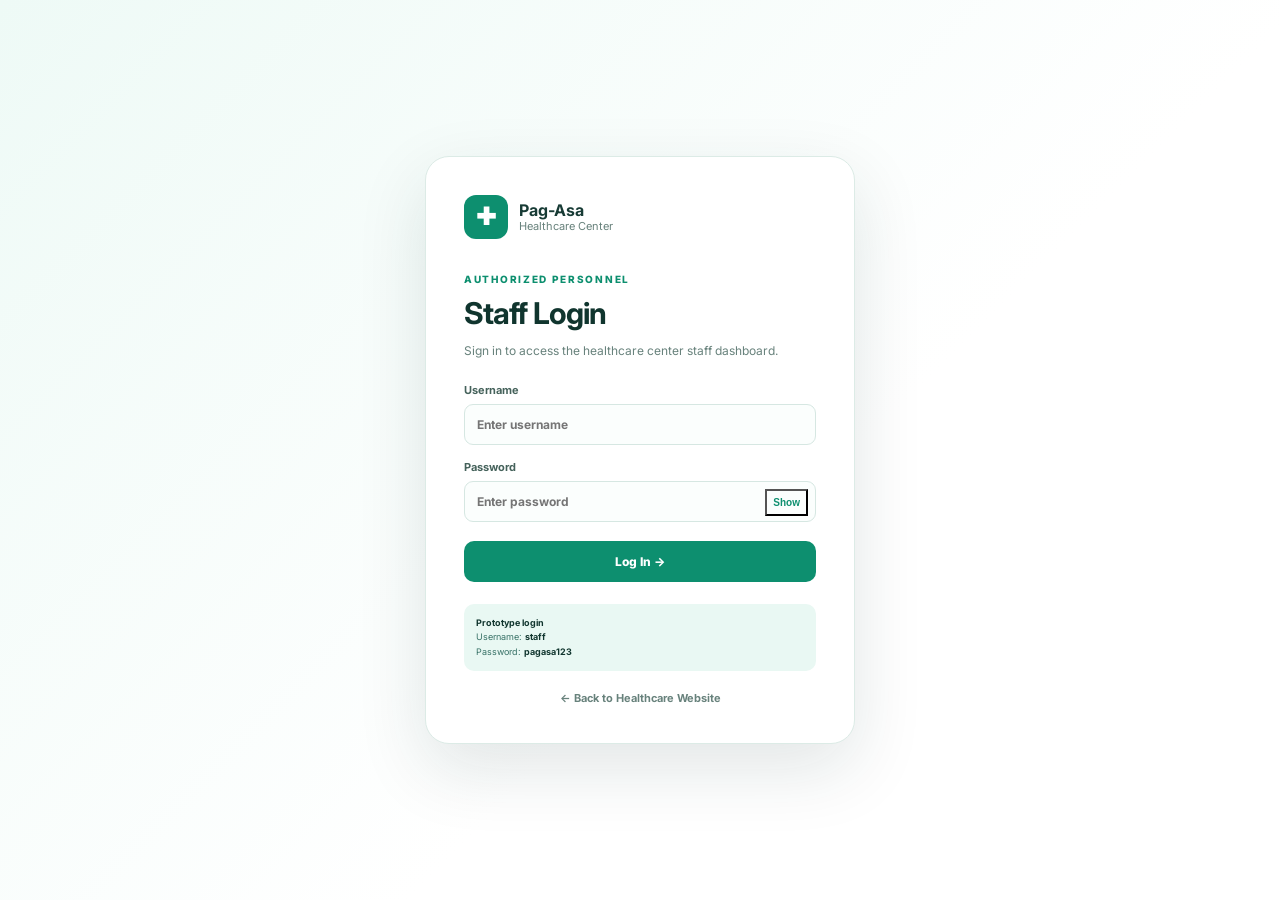
==== commit e4e82517: "Protect prototype dashboard behind staff login" ====
--- a/dashboard.html
+++ b/dashboard.html
@@ -1,2 +1,2 @@
 <!DOCTYPE html>
-<html lang="en"><head><meta charset="UTF-8"><meta name="viewport" content="width=device-width,initial-scale=1"><title>Staff Dashboard | Pag-Asa Healthcare</title><link rel="stylesheet" href="style.css"></head><body class="dashboard-body"><aside class="sidebar"><div class="brand"><div class="brand-icon">✚</div><div><strong>Pag-Asa</strong><span>Healthcare Center</span></div></div><div class="side-label">MAIN MENU</div><a class="active" href="#dashboard">▦ <span>Dashboard</span></a><a href="#patients">♙ <span>Patients</span></a><a href="#appointments">◷ <span>Appointments</span></a><a href="#queue">⌁ <span>Queueing</span></a><a href="#services">✚ <span>Services</span></a><a href="#announcements">◉ <span>Announcements</span></a><div class="side-label">SYSTEM</div><a href="#reports">▤ <span>Reports</span></a><a href="#settings">⚙ <span>Settings</span></a><div class="sidebar-bottom"><div class="user-mini">👩‍⚕️<div><strong>Health Staff</strong><small>Administrator</small></div></div><button onclick="location.href='index.html'">← Back to Website</button></div></aside><main class="dash-main" id="dashboard"><header class="dash-header"><div><span class="kicker">STAFF DASHBOARD</span><h1>Good afternoon, Health Staff 👋</h1><p>Manage appointments, patients, and today's queue.</p></div><div class="header-actions"><button class="notification">♢</button><button class="profile">👩‍⚕️ Health Staff ▾</button></div></header><section class="metric-grid"><div class="metric"><span class="metric-icon">♙</span><div><small>Total Patients</small><strong>248</strong><em>+12 this month</em></div></div><div class="metric"><span class="metric-icon">◷</span><div><small>Today's Appointments</small><strong>18</strong><em>6 pending confirmation</em></div></div><div class="metric"><span class="metric-icon">⌁</span><div><small>Waiting in Queue</small><strong>5</strong><em class="warn">Needs attention</em></div></div><div class="metric"><span class="metric-icon">✓</span><div><small>Completed Today</small><strong>11</strong><em>61% of appointments</em></div></div></section><section class="dash-grid"><div class="panel" id="appointments"><div class="panel-head"><div><h2>Today's Appointments</h2><p>Appointment requests and confirmed visits</p></div><button class="outline" onclick="showToast('Appointment management opened')">View All →</button></div><div class="table-wrap"><table><thead><tr><th>Patient</th><th>Service</th><th>Time</th><th>Status</th><th></th></tr></thead><tbody><tr><td><strong>Maria Santos</strong><small>Patient #P-001</small></td><td>General Consultation</td><td>8:30 AM</td><td><span class="pill green">Completed</span></td><td>•••</td></tr><tr><td><strong>Juan Dela Cruz</strong><small>Patient #P-002</small></td><td>Child Health</td><td>9:00 AM</td><td><span class="pill blue">Confirmed</span></td><td>•••</td></tr><tr><td><strong>Ana Reyes</strong><small>Patient #P-003</small></td><td>Maternal Care</td><td>10:30 AM</td><td><span class="pill yellow">Pending</span></td><td>•••</td></tr><tr><td><strong>Carlo Mendoza</strong><small>Patient #P-004</small></td><td>General Consultation</td><td>1:30 PM</td><td><span class="pill blue">Confirmed</span></td><td>•••</td></tr></tbody></table></div></div><div class="panel" id="queue"><div class="panel-head"><div><h2>Today's Queue</h2><p>Manage patients waiting for service</p></div><button class="outline" onclick="showToast('Next patient called')">Call Next →</button></div><div class="stock-item"><div class="stock-icon">1</div><div><strong>Maria Santos</strong><small>General Consultation • P-001</small></div><span class="pill green">Serving</span></div><div class="stock-item"><div class="stock-icon">2</div><div><strong>Juan Dela Cruz</strong><small>Child Health • P-002</small></div><span class="pill yellow">Waiting</span></div><div class="stock-item"><div class="stock-icon">3</div><div><strong>Ana Reyes</strong><small>Maternal Care • P-003</small></div><span class="pill yellow">Waiting</span></div><div class="stock-item"><div class="stock-icon">4</div><div><strong>Carlo Mendoza</strong><small>General Consultation • P-004</small></div><span class="pill yellow">Waiting</span></div><div class="stock-item"><div class="stock-icon">5</div><div><strong>Lea Garcia</strong><small>Immunization • P-005</small></div><span class="pill yellow">Waiting</span></div></div></section><section class="dash-grid lower"><div class="panel" id="patients"><div class="panel-head"><div><h2>Recent Patients</h2><p>Latest registered residents</p></div><button class="outline" onclick="showToast('Patient records opened')">View Records →</button></div><div class="patient-list"><div><span class="avatar">MS</span><div><strong>Maria Santos</strong><small>Female • 34 years old</small></div><time>Today, 8:15 AM</time></div><div><span class="avatar">JD</span><div><strong>Juan Dela Cruz</strong><small>Male • 8 years old</small></div><time>Today, 8:40 AM</time></div><div><span class="avatar">AR</span><div><strong>Ana Reyes</strong><small>Female • 27 years old</small></div><time>Yesterday, 3:20 PM</time></div></div></div><div class="panel"><div class="panel-head"><div><h2>Quick Actions</h2><p>Common staff tasks</p></div></div><div class="quick-grid"><button onclick="openPatient()">＋<span>Register Patient</span></button><button onclick="showToast('Queue registration opened')">⌁<span>Add to Queue</span></button><button onclick="showToast('Appointment form opened')">◷<span>New Appointment</span></button><button onclick="showToast('Announcement editor opened')">◉<span>Post Announcement</span></button></div></div></section></main><div id="patientModal" class="modal"><div class="modal-box"><button class="close" onclick="closePatient()">×</button><span class="kicker">PATIENT REGISTRATION</span><h2>Register a patient</h2><form onsubmit="registerPatient(event)"><label>Full Name<input required placeholder="Juan Dela Cruz"></label><div class="form-row"><label>Date of Birth<input required type="date"></label><label>Sex<select required><option value="">Select</option><option>Female</option><option>Male</option></select></label></div><label>Contact Number<input required placeholder="09XX XXX XXXX"></label><label>Address<textarea rows="2" placeholder="Barangay Pag-Asa, Binangonan, Rizal"></textarea></label><button class="primary full">Register Patient</button></form></div></div><div id="toast" class="toast"></div><script src="script.js"></script></body></html>+<html lang="en"><head><meta charset="UTF-8"><meta name="viewport" content="width=device-width,initial-scale=1"><title>Staff Dashboard | Pag-Asa Healthcare</title><link rel="stylesheet" href="style.css"></head><body class="dashboard-body"><aside class="sidebar"><div class="brand"><div class="brand-icon">✚</div><div><strong>Pag-Asa</strong><span>Healthcare Center</span></div></div><div class="side-label">MAIN MENU</div><a class="active" href="#dashboard">▦ <span>Dashboard</span></a><a href="#patients">♙ <span>Patients</span></a><a href="#appointments">◷ <span>Appointments</span></a><a href="#queue">⌁ <span>Queueing</span></a><a href="#services">✚ <span>Services</span></a><a href="#announcements">◉ <span>Announcements</span></a><div class="side-label">SYSTEM</div><a href="#reports">▤ <span>Reports</span></a><a href="#settings">⚙ <span>Settings</span></a><div class="sidebar-bottom"><div class="user-mini">👩‍⚕️<div><strong>Health Staff</strong><small>Administrator</small></div></div><button onclick="sessionStorage.removeItem('staffLoggedIn');sessionStorage.removeItem('staffName');location.href='index.html'">← Back to Website</button></div></aside><main class="dash-main" id="dashboard"><header class="dash-header"><div><span class="kicker">STAFF DASHBOARD</span><h1>Good afternoon, Health Staff 👋</h1><p>Manage appointments, patients, and today's queue.</p></div><div class="header-actions"><button class="notification">♢</button><button class="profile">👩‍⚕️ Health Staff ▾</button></div></header><section class="metric-grid"><div class="metric"><span class="metric-icon">♙</span><div><small>Total Patients</small><strong>248</strong><em>+12 this month</em></div></div><div class="metric"><span class="metric-icon">◷</span><div><small>Today's Appointments</small><strong>18</strong><em>6 pending confirmation</em></div></div><div class="metric"><span class="metric-icon">⌁</span><div><small>Waiting in Queue</small><strong>5</strong><em class="warn">Needs attention</em></div></div><div class="metric"><span class="metric-icon">✓</span><div><small>Completed Today</small><strong>11</strong><em>61% of appointments</em></div></div></section><section class="dash-grid"><div class="panel" id="appointments"><div class="panel-head"><div><h2>Today's Appointments</h2><p>Appointment requests and confirmed visits</p></div><button class="outline" onclick="showToast('Appointment management opened')">View All →</button></div><div class="table-wrap"><table><thead><tr><th>Patient</th><th>Service</th><th>Time</th><th>Status</th><th></th></tr></thead><tbody><tr><td><strong>Maria Santos</strong><small>Patient #P-001</small></td><td>General Consultation</td><td>8:30 AM</td><td><span class="pill green">Completed</span></td><td>•••</td></tr><tr><td><strong>Juan Dela Cruz</strong><small>Patient #P-002</small></td><td>Child Health</td><td>9:00 AM</td><td><span class="pill blue">Confirmed</span></td><td>•••</td></tr><tr><td><strong>Ana Reyes</strong><small>Patient #P-003</small></td><td>Maternal Care</td><td>10:30 AM</td><td><span class="pill yellow">Pending</span></td><td>•••</td></tr><tr><td><strong>Carlo Mendoza</strong><small>Patient #P-004</small></td><td>General Consultation</td><td>1:30 PM</td><td><span class="pill blue">Confirmed</span></td><td>•••</td></tr></tbody></table></div></div><div class="panel" id="queue"><div class="panel-head"><div><h2>Today's Queue</h2><p>Manage patients waiting for service</p></div><button class="outline" onclick="showToast('Next patient called')">Call Next →</button></div><div class="stock-item"><div class="stock-icon">1</div><div><strong>Maria Santos</strong><small>General Consultation • P-001</small></div><span class="pill green">Serving</span></div><div class="stock-item"><div class="stock-icon">2</div><div><strong>Juan Dela Cruz</strong><small>Child Health • P-002</small></div><span class="pill yellow">Waiting</span></div><div class="stock-item"><div class="stock-icon">3</div><div><strong>Ana Reyes</strong><small>Maternal Care • P-003</small></div><span class="pill yellow">Waiting</span></div><div class="stock-item"><div class="stock-icon">4</div><div><strong>Carlo Mendoza</strong><small>General Consultation • P-004</small></div><span class="pill yellow">Waiting</span></div><div class="stock-item"><div class="stock-icon">5</div><div><strong>Lea Garcia</strong><small>Immunization • P-005</small></div><span class="pill yellow">Waiting</span></div></div></section><section class="dash-grid lower"><div class="panel" id="patients"><div class="panel-head"><div><h2>Recent Patients</h2><p>Latest registered residents</p></div><button class="outline" onclick="showToast('Patient records opened')">View Records →</button></div><div class="patient-list"><div><span class="avatar">MS</span><div><strong>Maria Santos</strong><small>Female • 34 years old</small></div><time>Today, 8:15 AM</time></div><div><span class="avatar">JD</span><div><strong>Juan Dela Cruz</strong><small>Male • 8 years old</small></div><time>Today, 8:40 AM</time></div><div><span class="avatar">AR</span><div><strong>Ana Reyes</strong><small>Female • 27 years old</small></div><time>Yesterday, 3:20 PM</time></div></div></div><div class="panel"><div class="panel-head"><div><h2>Quick Actions</h2><p>Common staff tasks</p></div></div><div class="quick-grid"><button onclick="openPatient()">＋<span>Register Patient</span></button><button onclick="showToast('Queue registration opened')">⌁<span>Add to Queue</span></button><button onclick="showToast('Appointment form opened')">◷<span>New Appointment</span></button><button onclick="showToast('Announcement editor opened')">◉<span>Post Announcement</span></button></div></div></section></main><div id="patientModal" class="modal"><div class="modal-box"><button class="close" onclick="closePatient()">×</button><span class="kicker">PATIENT REGISTRATION</span><h2>Register a patient</h2><form onsubmit="registerPatient(event)"><label>Full Name<input required placeholder="Juan Dela Cruz"></label><div class="form-row"><label>Date of Birth<input required type="date"></label><label>Sex<select required><option value="">Select</option><option>Female</option><option>Male</option></select></label></div><label>Contact Number<input required placeholder="09XX XXX XXXX"></label><label>Address<textarea rows="2" placeholder="Barangay Pag-Asa, Binangonan, Rizal"></textarea></label><button class="primary full">Register Patient</button></form></div></div><div id="toast" class="toast"></div><script>if(sessionStorage.getItem('staffLoggedIn')!=='true'){location.replace('login.html')}</script><script src="script.js"></script></body></html>
--- a/style.css
+++ b/style.css
@@ -1,2 +1,2 @@
-:root{--green:#0d8f6f;--dark:#10352e;--mint:#e9f8f3;--text:#173b35;--muted:#68827c;--white:#fff;--line:#dcebe6}*{box-sizing:border-box}html{scroll-behavior:smooth}body{margin:0;font-family:Inter,Arial,sans-serif;color:var(--text);background:#fbfefd;line-height:1.6}a{text-decoration:none;color:inherit}button{font:inherit;border:0;cursor:pointer}.navbar{height:76px;display:flex;align-items:center;justify-content:space-between;padding:0 6%;background:#fff;border-bottom:1px solid #edf3f1;position:sticky;top:0;z-index:20}.brand{display:flex;align-items:center;gap:11px}.brand-icon{width:42px;height:42px;border-radius:12px;background:var(--green);color:#fff;display:grid;place-items:center;font-size:23px;font-weight:800}.brand strong,.brand span{display:block;line-height:1.15}.brand strong{font-size:16px}.brand span{font-size:11px;color:var(--muted)}nav{display:flex;gap:27px;font-size:13px;font-weight:600;color:#4f6c65}nav a:hover{color:var(--green)}.nav-btn,.primary{background:var(--green);color:white;padding:13px 20px;border-radius:10px;font-weight:700;box-shadow:0 8px 20px rgba(13,143,111,.14)}.nav-btn:hover,.primary:hover{transform:translateY(-1px)}.menu{display:none;background:none;font-size:25px}.hero{min-height:590px;padding:75px 9%;display:flex;align-items:center;justify-content:space-between;background:linear-gradient(115deg,#f0fbf7 0%,#fff 65%);gap:50px}.hero-content{max-width:650px}.eyebrow,.kicker{font-size:11px;font-weight:800;letter-spacing:1.7px;color:var(--green)}h1{font-size:clamp(43px,6vw,72px);line-height:1.03;letter-spacing:-3px;margin:16px 0 22px;color:var(--dark)}h1 span{color:var(--green)}.hero p{font-size:17px;color:var(--muted);max-width:560px}.hero-actions{display:flex;align-items:center;gap:25px;margin:30px 0}.primary span{margin-left:10px}.secondary{font-weight:700;font-size:14px}.trust{display:flex;align-items:center;gap:12px;margin-top:35px}.avatars{display:flex}.avatars i{font-style:normal;width:38px;height:38px;background:white;border:2px solid #dff1eb;border-radius:50%;display:grid;place-items:center;margin-right:-8px;font-size:18px}.trust strong,.trust small{display:block}.trust strong{font-size:12px}.trust small{font-size:11px;color:var(--muted)}.hero-card{width:310px;background:#fff;border:1px solid var(--line);border-radius:24px;padding:35px;box-shadow:0 25px 60px rgba(16,53,46,.1);text-align:center}.pulse{width:68px;height:68px;border-radius:50%;background:var(--mint);color:var(--green);display:grid;place-items:center;font-size:28px;margin:0 auto 20px}.hero-card h3{margin:0;font-size:20px}.hero-card p{margin:4px 0;color:var(--muted);font-size:13px}.hero-card>strong{font-size:17px}.hero-card hr{border:0;border-top:1px solid var(--line);margin:23px 0}.status{font-size:12px;font-weight:700;color:var(--green)}.status span{display:inline-block;width:7px;height:7px;border-radius:50%;background:#27b77e;margin-right:5px}.stats{display:grid;grid-template-columns:repeat(4,1fr);background:var(--dark);color:white;padding:28px 10%}.stats div{text-align:center;border-right:1px solid rgba(255,255,255,.12)}.stats div:last-child{border:0}.stats strong,.stats span{display:block}.stats strong{font-size:25px}.stats span{font-size:11px;color:#a9c4bd}.section{padding:90px 9%}.section-heading{display:flex;justify-content:space-between;align-items:end;margin-bottom:40px;gap:30px}.section-heading h2,.about h2,.cta h2{font-size:38px;line-height:1.1;letter-spacing:-1.5px;margin:10px 0 0;color:var(--dark)}.section-heading p{max-width:410px;color:var(--muted);font-size:14px}.service-grid{display:grid;grid-template-columns:repeat(3,1fr);gap:18px}.service-grid article{padding:28px;border:1px solid var(--line);border-radius:18px;background:#fff}.icon{width:48px;height:48px;border-radius:13px;background:var(--mint);display:grid;place-items:center;font-size:23px}.service-grid h3{margin:18px 0 8px;font-size:17px}.service-grid p{color:var(--muted);font-size:13px;min-height:62px}.service-grid a{color:var(--green);font-size:12px;font-weight:800}.about{display:grid;grid-template-columns:1fr 1fr;gap:75px;align-items:center;background:#f1faf7}.about-art{height:390px;border-radius:28px;background:linear-gradient(145deg,#d8f3eb,#8bd5c0);display:grid;place-items:center;position:relative;overflow:hidden}.cross{font-size:180px;color:white;opacity:.9}.about-badge{position:absolute;bottom:24px;right:24px;background:white;padding:17px 22px;border-radius:15px;box-shadow:0 10px 25px rgba(16,53,46,.12)}.about-badge strong{display:block;font-size:13px}.about-badge span{font-size:11px;color:var(--green)}.about p{color:var(--muted);font-size:14px}.checks{display:grid;gap:9px;margin-top:22px;font-size:13px;font-weight:700}.announcement-grid{display:grid;grid-template-columns:repeat(3,1fr);gap:18px}.announcement-grid article{padding:28px;border-radius:18px;background:#f7fbfa;border:1px solid var(--line)}.tag{font-size:9px;font-weight:800;letter-spacing:1.2px;color:var(--green)}.announcement-grid h3{font-size:18px;margin:12px 0 8px}.announcement-grid p{font-size:13px;color:var(--muted)}.announcement-grid small{font-size:10px;color:#8ba09a}.cta{margin:20px 9% 90px;padding:55px 65px;background:var(--green);color:#fff;border-radius:24px;display:flex;justify-content:space-between;align-items:center;gap:30px}.cta .kicker{color:#b9f0df}.cta h2{color:white}.cta p{font-size:13px;opacity:.82}.light{background:#fff;color:var(--green);box-shadow:none}.full{width:100%;margin-top:8px}.footer-brand{max-width:290px}footer{background:#102f29;color:#d8e8e3;padding:65px 9% 30px;display:grid;grid-template-columns:2fr 1fr 1.5fr 1.5fr;gap:35px;position:relative}footer .brand strong{color:white}footer h4{color:white;font-size:12px;margin:0 0 16px}footer a,footer p{display:block;color:#a9c4bd;font-size:11px;margin:7px 0}.emergency{color:#f4c5c5!important}.copyright{grid-column:1/-1;border-top:1px solid rgba(255,255,255,.1);padding-top:22px;margin-top:15px;font-size:10px;color:#7e9c95}.modal{display:none;position:fixed;inset:0;background:rgba(6,28,23,.62);z-index:50;padding:20px;overflow:auto}.modal.show{display:grid;place-items:center}.modal-box{background:#fff;width:min(540px,100%);border-radius:20px;padding:34px;position:relative}.close{position:absolute;right:18px;top:15px;background:#f0f5f3;width:35px;height:35px;border-radius:50%;font-size:24px;color:var(--muted)}.modal-box h2{margin:8px 0;font-size:27px;color:var(--dark)}.modal-box>p{font-size:12px;color:var(--muted)}form{display:grid;gap:13px;margin-top:22px}label{font-size:11px;font-weight:700;color:#45625b}input,select,textarea{display:block;width:100%;margin-top:6px;border:1px solid #d6e7e2;border-radius:9px;padding:11px;font:inherit;font-size:12px;outline:none;background:#fbfefd}.form-row{display:grid;grid-template-columns:1fr 1fr;gap:12px}.success{margin-top:20px;padding:14px;border-radius:10px;background:var(--mint);color:#08775d;font-size:12px;font-weight:700}.dashboard-body{background:#f5f9f7;display:flex;min-height:100vh}.sidebar{width:245px;background:#10352e;color:#d7e9e4;min-height:100vh;padding:25px 16px;position:fixed;left:0;top:0;bottom:0;display:flex;flex-direction:column}.sidebar .brand{padding:0 10px 28px}.sidebar .brand strong{color:#fff}.side-label{font-size:9px;letter-spacing:1.4px;color:#78958d;font-weight:800;padding:16px 13px 8px}.sidebar>a{padding:11px 13px;border-radius:9px;font-size:12px;margin:2px 0;color:#a9c4bd;display:flex;gap:12px;align-items:center}.sidebar>a:hover,.sidebar>a.active{background:#1c5147;color:#fff}.sidebar-bottom{margin-top:auto}.user-mini{border-top:1px solid rgba(255,255,255,.1);padding:18px 10px;display:flex;gap:10px;align-items:center}.user-mini strong,.user-mini small{display:block}.user-mini strong{font-size:11px;color:white}.user-mini small{font-size:9px;color:#89a79f}.sidebar-bottom button{background:transparent;color:#8ba9a2;font-size:10px;padding:10px}.dash-main{margin-left:245px;width:calc(100% - 245px);padding:38px 4.5%}.dash-header{display:flex;justify-content:space-between;align-items:center;margin-bottom:30px}.dash-header h1{font-size:30px;letter-spacing:-1px;margin:8px 0;color:var(--dark)}.dash-header p{margin:0;color:var(--muted);font-size:12px}.header-actions{display:flex;gap:10px}.notification,.profile{background:#fff;border:1px solid var(--line);padding:10px 13px;border-radius:9px;color:var(--text);font-size:11px}.metric-grid{display:grid;grid-template-columns:repeat(4,1fr);gap:15px;margin-bottom:20px}.metric{background:#fff;border:1px solid var(--line);border-radius:14px;padding:20px;display:flex;gap:14px;align-items:center}.metric-icon{width:42px;height:42px;border-radius:11px;background:var(--mint);color:var(--green);display:grid;place-items:center;font-size:20px}.metric small,.metric strong,.metric em{display:block}.metric small{font-size:10px;color:var(--muted)}.metric strong{font-size:24px;color:var(--dark)}.metric em{font-size:9px;color:#32a576;font-style:normal}.metric em.warn{color:#c78b28}.dash-grid{display:grid;grid-template-columns:1.6fr 1fr;gap:18px;margin-bottom:18px}.panel{background:#fff;border:1px solid var(--line);border-radius:15px;padding:22px;min-width:0}.panel-head{display:flex;justify-content:space-between;align-items:start;margin-bottom:18px}.panel h2{font-size:15px;color:var(--dark);margin:0}.panel-head p{font-size:10px;color:var(--muted);margin:3px 0}.outline{background:#fff;border:1px solid var(--line);border-radius:7px;padding:7px 10px;color:var(--green);font-weight:700;font-size:10px}.table-wrap{overflow:auto}table{width:100%;border-collapse:collapse;font-size:10px}th{text-align:left;color:#8aa19b;font-size:9px;font-weight:600;padding:8px;border-bottom:1px solid var(--line)}td{padding:12px 8px;border-bottom:1px solid #eef4f2;white-space:nowrap}td strong,td small{display:block}td small{font-size:8px;color:#8aa19b}.pill,.stock{display:inline-block;padding:4px 8px;border-radius:20px;font-size:8px;font-weight:700}.pill.green,.stock.ok{background:#e4f7ef;color:#16845f}.pill.blue{background:#e8f1fb;color:#3676ad}.pill.yellow,.stock.medium{background:#fff5df;color:#ae7922}.stock.low{background:#fbeaea;color:#bd5555}.stock-item{display:flex;align-items:center;gap:10px;padding:13px 0;border-bottom:1px solid #eef4f2}.stock-item>div:nth-child(2){flex:1}.stock-icon{width:35px;height:35px;border-radius:9px;background:#f1f7f5;display:grid;place-items:center}.stock-item strong,.stock-item small{display:block}.stock-item strong{font-size:10px}.stock-item small{font-size:8px;color:var(--muted)}.lower{grid-template-columns:1.6fr 1fr}.patient-list>div{display:flex;align-items:center;gap:10px;padding:12px 0;border-bottom:1px solid #eef4f2}.patient-list>div>div{flex:1}.avatar{width:34px;height:34px;border-radius:50%;background:var(--mint);display:grid;place-items:center;font-size:9px;font-weight:800;color:var(--green)}.patient-list strong,.patient-list small{display:block}.patient-list strong{font-size:10px}.patient-list small,.patient-list time{font-size:8px;color:var(--muted)}.quick-grid{display:grid;grid-template-columns:1fr 1fr;gap:10px}.quick-grid button{border:1px solid var(--line);background:#fbfefd;border-radius:10px;padding:15px;color:var(--green);font-size:19px;text-align:left}.quick-grid span{display:block;font-size:9px;font-weight:700;color:var(--text);margin-top:5px}.toast{position:fixed;right:25px;bottom:25px;background:#10352e;color:white;padding:12px 18px;border-radius:9px;font-size:11px;opacity:0;transform:translateY(15px);transition:.25s;z-index:100}.toast.show{opacity:1;transform:translateY(0)}
+:root{--green:#0d8f6f;--dark:#10352e;--mint:#e9f8f3;--text:#173b35;--muted:#68827c;--white:#fff;--line:#dcebe6}*{box-sizing:border-box}html{scroll-behavior:smooth}body{margin:0;font-family:Inter,Arial,sans-serif;color:var(--text);background:#fbfefd;line-height:1.6}a{text-decoration:none;color:inherit}button{font:inherit;border:0;cursor:pointer}.navbar{height:76px;display:flex;align-items:center;justify-content:space-between;padding:0 6%;background:#fff;border-bottom:1px solid #edf3f1;position:sticky;top:0;z-index:20}.brand{display:flex;align-items:center;gap:11px}.brand-icon{width:42px;height:42px;border-radius:12px;background:var(--green);color:#fff;display:grid;place-items:center;font-size:23px;font-weight:800}.brand strong,.brand span{display:block;line-height:1.15}.brand strong{font-size:16px}.brand span{font-size:11px;color:var(--muted)}nav{display:flex;gap:27px;font-size:13px;font-weight:600;color:#4f6c65}nav a:hover{color:var(--green)}.nav-btn,.primary{background:var(--green);color:white;padding:13px 20px;border-radius:10px;font-weight:700;box-shadow:0 8px 20px rgba(13,143,111,.14)}.nav-btn:hover,.primary:hover{transform:translateY(-1px)}.menu{display:none;background:none;font-size:25px}.hero{min-height:590px;padding:75px 9%;display:flex;align-items:center;justify-content:space-between;background:linear-gradient(115deg,#f0fbf7 0%,#fff 65%);gap:50px}.hero-content{max-width:650px}.eyebrow,.kicker{font-size:11px;font-weight:800;letter-spacing:1.7px;color:var(--green)}h1{font-size:clamp(43px,6vw,72px);line-height:1.03;letter-spacing:-3px;margin:16px 0 22px;color:var(--dark)}h1 span{color:var(--green)}.hero p{font-size:17px;color:var(--muted);max-width:560px}.hero-actions{display:flex;align-items:center;gap:25px;margin:30px 0}.primary span{margin-left:10px}.secondary{font-weight:700;font-size:14px}.trust{display:flex;align-items:center;gap:12px;margin-top:35px}.avatars{display:flex}.avatars i{font-style:normal;width:38px;height:38px;background:white;border:2px solid #dff1eb;border-radius:50%;display:grid;place-items:center;margin-right:-8px;font-size:18px}.trust strong,.trust small{display:block}.trust strong{font-size:12px}.trust small{font-size:11px;color:var(--muted)}.hero-card{width:310px;background:#fff;border:1px solid var(--line);border-radius:24px;padding:35px;box-shadow:0 25px 60px rgba(16,53,46,.1);text-align:center}.pulse{width:68px;height:68px;border-radius:50%;background:var(--mint);color:var(--green);display:grid;place-items:center;font-size:28px;margin:0 auto 20px}.hero-card h3{margin:0;font-size:20px}.hero-card p{margin:4px 0;color:var(--muted);font-size:13px}.hero-card>strong{font-size:17px}.hero-card hr{border:0;border-top:1px solid var(--line);margin:23px 0}.status{font-size:12px;font-weight:700;color:var(--green)}.status span{display:inline-block;width:7px;height:7px;border-radius:50%;background:#27b77e;margin-right:5px}.stats{display:grid;grid-template-columns:repeat(4,1fr);background:var(--dark);color:white;padding:28px 10%}.stats div{text-align:center;border-right:1px solid rgba(255,255,255,.12)}.stats div:last-child{border:0}.stats strong,.stats span{display:block}.stats strong{font-size:25px}.stats span{font-size:11px;color:#a9c4bd}.section{padding:90px 9%}.section-heading{display:flex;justify-content:space-between;align-items:end;margin-bottom:40px;gap:30px}.section-heading h2,.about h2,.cta h2{font-size:38px;line-height:1.1;letter-spacing:-1.5px;margin:10px 0 0;color:var(--dark)}.section-heading p{max-width:410px;color:var(--muted);font-size:14px}.service-grid{display:grid;grid-template-columns:repeat(3,1fr);gap:18px}.service-grid article{padding:28px;border:1px solid var(--line);border-radius:18px;background:#fff}.icon{width:48px;height:48px;border-radius:13px;background:var(--mint);display:grid;place-items:center;font-size:23px}.service-grid h3{margin:18px 0 8px;font-size:17px}.service-grid p{color:var(--muted);font-size:13px;min-height:62px}.service-grid a{color:var(--green);font-size:12px;font-weight:800}.about{display:grid;grid-template-columns:1fr 1fr;gap:75px;align-items:center;background:#f1faf7}.about-art{height:390px;border-radius:28px;background:linear-gradient(145deg,#d8f3eb,#8bd5c0);display:grid;place-items:center;position:relative;overflow:hidden}.cross{font-size:180px;color:white;opacity:.9}.about-badge{position:absolute;bottom:24px;right:24px;background:white;padding:17px 22px;border-radius:15px;box-shadow:0 10px 25px rgba(16,53,46,.12)}.about-badge strong{display:block;font-size:13px}.about-badge span{font-size:11px;color:var(--green)}.about p{color:var(--muted);font-size:14px}.checks{display:grid;gap:9px;margin-top:22px;font-size:13px;font-weight:700}.announcement-grid{display:grid;grid-template-columns:repeat(3,1fr);gap:18px}.announcement-grid article{padding:28px;border-radius:18px;background:#f7fbfa;border:1px solid var(--line)}.tag{font-size:9px;font-weight:800;letter-spacing:1.2px;color:var(--green)}.announcement-grid h3{font-size:18px;margin:12px 0 8px}.announcement-grid p{font-size:13px;color:var(--muted)}.announcement-grid small{font-size:10px;color:#8ba09a}.cta{margin:20px 9% 90px;padding:55px 65px;background:var(--green);color:#fff;border-radius:24px;display:flex;justify-content:space-between;align-items:center;gap:30px}.cta .kicker{color:#b9f0df}.cta h2{color:white}.cta p{font-size:13px;opacity:.82}.light{background:#fff;color:var(--green);box-shadow:none}.full{width:100%;margin-top:8px}.footer-brand{max-width:290px}footer{background:#102f29;color:#d8e8e3;padding:65px 9% 30px;display:grid;grid-template-columns:2fr 1fr 1.5fr 1.5fr;gap:35px;position:relative}footer .brand strong{color:white}footer h4{color:white;font-size:12px;margin:0 0 16px}footer a,footer p{display:block;color:#a9c4bd;font-size:11px;margin:7px 0}.emergency{color:#f4c5c5!important}.copyright{grid-column:1/-1;border-top:1px solid rgba(255,255,255,.1);padding-top:22px;margin-top:15px;font-size:10px;color:#7e9c95}.modal{display:none;position:fixed;inset:0;background:rgba(6,28,23,.62);z-index:50;padding:20px;overflow:auto}.modal.show{display:grid;place-items:center}.modal-box{background:#fff;width:min(540px,100%);border-radius:20px;padding:34px;position:relative}.close{position:absolute;right:18px;top:15px;background:#f0f5f3;width:35px;height:35px;border-radius:50%;font-size:24px;color:var(--muted)}.modal-box h2{margin:8px 0;font-size:27px;color:var(--dark)}.modal-box>p{font-size:12px;color:var(--muted)}form{display:grid;gap:13px;margin-top:22px}label{font-size:11px;font-weight:700;color:#45625b}input,select,textarea{display:block;width:100%;margin-top:6px;border:1px solid #d6e7e2;border-radius:9px;padding:11px;font:inherit;font-size:12px;outline:none;background:#fbfefd}.form-row{display:grid;grid-template-columns:1fr 1fr;gap:12px}.success{margin-top:20px;padding:14px;border-radius:10px;background:var(--mint);color:#08775d;font-size:12px;font-weight:700}.dashboard-body{background:#f5f9f7;display:flex;min-height:100vh}.sidebar{width:245px;background:#10352e;color:#d7e9e4;min-height:100vh;padding:25px 16px;position:fixed;left:0;top:0;bottom:0;display:flex;flex-direction:column}.sidebar .brand{padding:0 10px 28px}.sidebar .brand strong{color:#fff}.side-label{font-size:9px;letter-spacing:1.4px;color:#78958d;font-weight:800;padding:16px 13px 8px}.sidebar>a{padding:11px 13px;border-radius:9px;font-size:12px;margin:2px 0;color:#a9c4bd;display:flex;gap:12px;align-items:center}.sidebar>a:hover,.sidebar>a.active{background:#1c5147;color:#fff}.sidebar-bottom{margin-top:auto}.user-mini{border-top:1px solid rgba(255,255,255,.1);padding:18px 10px;display:flex;gap:10px;align-items:center}.user-mini strong,.user-mini small{display:block}.user-mini strong{font-size:11px;color:white}.user-mini small{font-size:9px;color:#89a79f}.sidebar-bottom button{background:transparent;color:#8ba9a2;font-size:10px;padding:10px}.dash-main{margin-left:245px;width:calc(100% - 245px);padding:38px 4.5%}.dash-header{display:flex;justify-content:space-between;align-items:center;margin-bottom:30px}.dash-header h1{font-size:30px;letter-spacing:-1px;margin:8px 0;color:var(--dark)}.dash-header p{margin:0;color:var(--muted);font-size:12px}.header-actions{display:flex;gap:10px}.notification,.profile{background:#fff;border:1px solid var(--line);padding:10px 13px;border-radius:9px;color:var(--text);font-size:11px}.metric-grid{display:grid;grid-template-columns:repeat(4,1fr);gap:15px;margin-bottom:20px}.metric{background:#fff;border:1px solid var(--line);border-radius:14px;padding:20px;display:flex;gap:14px;align-items:center}.metric-icon{width:42px;height:42px;border-radius:11px;background:var(--mint);color:var(--green);display:grid;place-items:center;font-size:20px}.metric small,.metric strong,.metric em{display:block}.metric small{font-size:10px;color:var(--muted)}.metric strong{font-size:24px;color:var(--dark)}.metric em{font-size:9px;color:#32a576;font-style:normal}.metric em.warn{color:#c78b28}.dash-grid{display:grid;grid-template-columns:1.6fr 1fr;gap:18px;margin-bottom:18px}.panel{background:#fff;border:1px solid var(--line);border-radius:15px;padding:22px;min-width:0}.panel-head{display:flex;justify-content:space-between;align-items:start;margin-bottom:18px}.panel h2{font-size:15px;color:var(--dark);margin:0}.panel-head p{font-size:10px;color:var(--muted);margin:3px 0}.outline{background:#fff;border:1px solid var(--line);border-radius:7px;padding:7px 10px;color:var(--green);font-weight:700;font-size:10px}.table-wrap{overflow:auto}table{width:100%;border-collapse:collapse;font-size:10px}th{text-align:left;color:#8aa19b;font-size:9px;font-weight:600;padding:8px;border-bottom:1px solid var(--line)}td{padding:12px 8px;border-bottom:1px solid #eef4f2;white-space:nowrap}td strong,td small{display:block}td small{font-size:8px;color:#8aa19b}.pill,.stock{display:inline-block;padding:4px 8px;border-radius:20px;font-size:8px;font-weight:700}.pill.green,.stock.ok{background:#e4f7ef;color:#16845f}.pill.blue{background:#e8f1fb;color:#3676ad}.pill.yellow,.stock.medium{background:#fff5df;color:#ae7922}.stock.low{background:#fbeaea;color:#bd5555}.stock-item{display:flex;align-items:center;gap:10px;padding:13px 0;border-bottom:1px solid #eef4f2}.stock-item>div:nth-child(2){flex:1}.stock-icon{width:35px;height:35px;border-radius:9px;background:#f1f7f5;display:grid;place-items:center}.stock-item strong,.stock-item small{display:block}.stock-item strong{font-size:10px}.stock-item small{font-size:8px;color:var(--muted)}.lower{grid-template-columns:1.6fr 1fr}.patient-list>div{display:flex;align-items:center;gap:10px;padding:12px 0;border-bottom:1px solid #eef4f2}.patient-list>div>div{flex:1}.avatar{width:34px;height:34px;border-radius:50%;background:var(--mint);display:grid;place-items:center;font-size:9px;font-weight:800;color:var(--green)}.patient-list strong,.patient-list small{display:block}.patient-list strong{font-size:10px}.patient-list small,.patient-list time{font-size:8px;color:var(--muted)}.quick-grid{display:grid;grid-template-columns:1fr 1fr;gap:10px}.quick-grid button,.quick-grid a{border:1px solid var(--line);background:#fbfefd;border-radius:10px;padding:15px;color:var(--green);font-size:19px;text-align:left;display:block}.quick-grid span{display:block;font-size:9px;font-weight:700;color:var(--text);margin-top:5px}.toast{position:fixed;right:25px;bottom:25px;background:#10352e;color:white;padding:12px 18px;border-radius:9px;font-size:11px;opacity:0;transform:translateY(15px);transition:.25s;z-index:100}.toast.show{opacity:1;transform:translateY(0)}
 @media(max-width:900px){nav{display:none}.nav-btn{display:none}.menu{display:block}.hero{padding:60px 7%;flex-direction:column;align-items:flex-start}.hero-card{width:100%;max-width:360px;align-self:center}.stats{padding:25px 5%}.section{padding:65px 7%}.service-grid,.announcement-grid{grid-template-columns:1fr 1fr}.about{grid-template-columns:1fr;gap:35px}.cta{margin:10px 7% 60px;padding:40px;flex-direction:column;align-items:flex-start}.sidebar{width:70px;padding:20px 8px}.sidebar .brand div:not(.brand-icon),.sidebar>a span,.side-label,.sidebar-bottom{display:none}.sidebar .brand{padding:0 6px 25px}.sidebar>a{justify-content:center}.dash-main{margin-left:70px;width:calc(100% - 70px);padding:28px 4%}.metric-grid{grid-template-columns:1fr 1fr}.dash-grid,.lower{grid-template-columns:1fr}}@media(max-width:600px){.navbar{padding:0 5%}.hero{min-height:auto;padding:50px 6%}.hero-actions{flex-direction:column;align-items:flex-start}.stats{grid-template-columns:1fr 1fr;gap:18px}.stats div{border:0}.section-heading{display:block}.section-heading h2,.about h2,.cta h2{font-size:30px}.service-grid,.announcement-grid{grid-template-columns:1fr}.about-art{height:240px}.cta{margin:10px 6% 50px;padding:30px}.dash-header{display:block}.header-actions{margin-top:15px}.metric-grid{grid-template-columns:1fr}.dash-main{padding:22px 4%}.profile{display:none}.form-row{grid-template-columns:1fr}footer{grid-template-columns:1fr}}
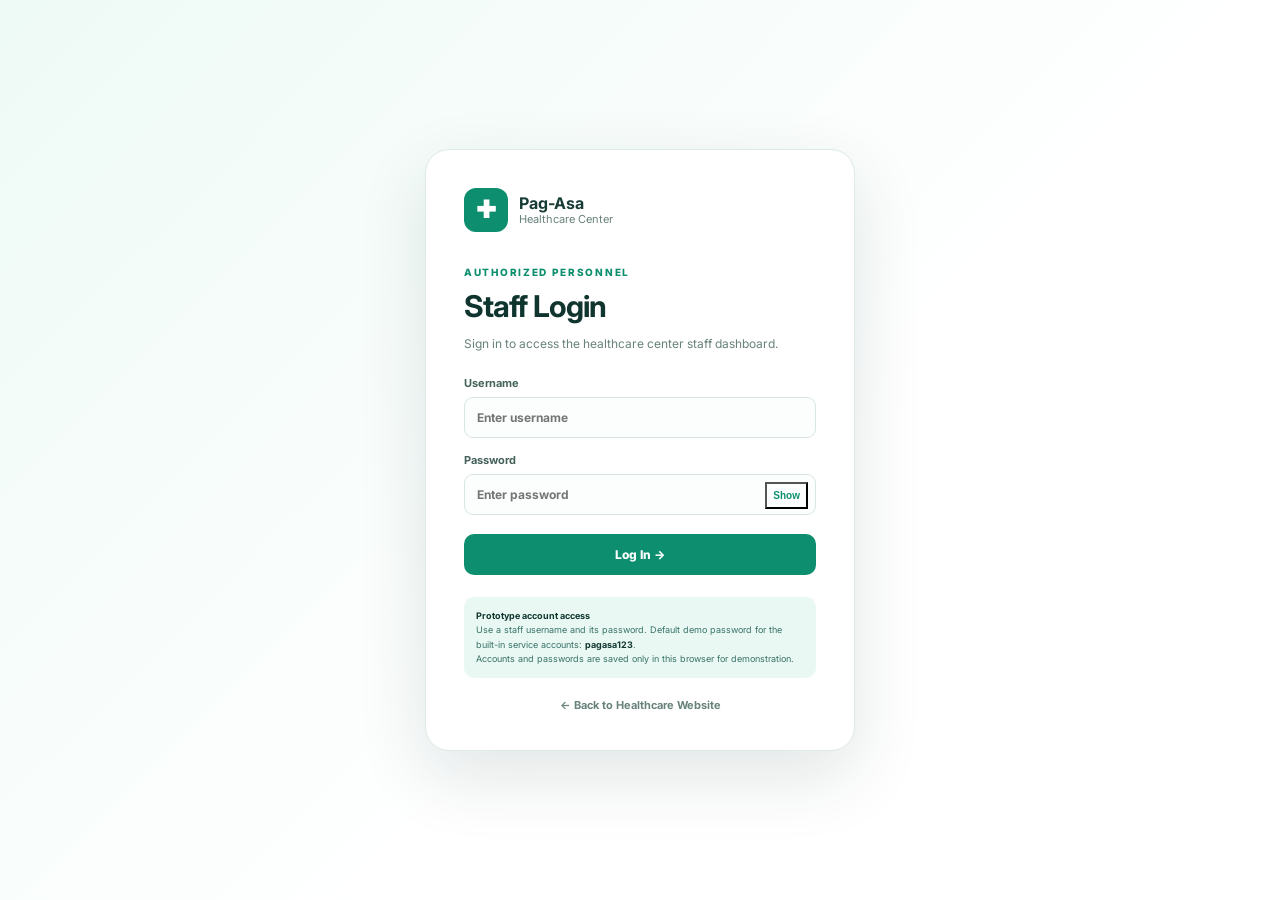
==== commit 29a5b0d6: "Add passwords and role-specific staff login profiles" ====
--- a/dashboard.html
+++ b/dashboard.html
@@ -1,2 +1,112 @@
 <!DOCTYPE html>
-<html lang="en"><head><meta charset="UTF-8"><meta name="viewport" content="width=device-width,initial-scale=1"><title>Staff Dashboard | Pag-Asa Healthcare</title><link rel="stylesheet" href="style.css"></head><body class="dashboard-body"><aside class="sidebar"><div class="brand"><div class="brand-icon">✚</div><div><strong>Pag-Asa</strong><span>Healthcare Center</span></div></div><div class="side-label">MAIN MENU</div><a class="active" href="#dashboard">▦ <span>Dashboard</span></a><a href="#patients">♙ <span>Patients</span></a><a href="#appointments">◷ <span>Appointments</span></a><a href="#queue">⌁ <span>Queueing</span></a><a href="#services">✚ <span>Services</span></a><a href="#announcements">◉ <span>Announcements</span></a><div class="side-label">SYSTEM</div><a href="#reports">▤ <span>Reports</span></a><a href="#settings">⚙ <span>Settings</span></a><div class="sidebar-bottom"><div class="user-mini">👩‍⚕️<div><strong>Health Staff</strong><small>Administrator</small></div></div><button onclick="sessionStorage.removeItem('staffLoggedIn');sessionStorage.removeItem('staffName');location.href='index.html'">← Back to Website</button></div></aside><main class="dash-main" id="dashboard"><header class="dash-header"><div><span class="kicker">STAFF DASHBOARD</span><h1>Good afternoon, Health Staff 👋</h1><p>Manage appointments, patients, and today's queue.</p></div><div class="header-actions"><button class="notification">♢</button><button class="profile">👩‍⚕️ Health Staff ▾</button></div></header><section class="metric-grid"><div class="metric"><span class="metric-icon">♙</span><div><small>Total Patients</small><strong>248</strong><em>+12 this month</em></div></div><div class="metric"><span class="metric-icon">◷</span><div><small>Today's Appointments</small><strong>18</strong><em>6 pending confirmation</em></div></div><div class="metric"><span class="metric-icon">⌁</span><div><small>Waiting in Queue</small><strong>5</strong><em class="warn">Needs attention</em></div></div><div class="metric"><span class="metric-icon">✓</span><div><small>Completed Today</small><strong>11</strong><em>61% of appointments</em></div></div></section><section class="dash-grid"><div class="panel" id="appointments"><div class="panel-head"><div><h2>Today's Appointments</h2><p>Appointment requests and confirmed visits</p></div><button class="outline" onclick="showToast('Appointment management opened')">View All →</button></div><div class="table-wrap"><table><thead><tr><th>Patient</th><th>Service</th><th>Time</th><th>Status</th><th></th></tr></thead><tbody><tr><td><strong>Maria Santos</strong><small>Patient #P-001</small></td><td>General Consultation</td><td>8:30 AM</td><td><span class="pill green">Completed</span></td><td>•••</td></tr><tr><td><strong>Juan Dela Cruz</strong><small>Patient #P-002</small></td><td>Child Health</td><td>9:00 AM</td><td><span class="pill blue">Confirmed</span></td><td>•••</td></tr><tr><td><strong>Ana Reyes</strong><small>Patient #P-003</small></td><td>Maternal Care</td><td>10:30 AM</td><td><span class="pill yellow">Pending</span></td><td>•••</td></tr><tr><td><strong>Carlo Mendoza</strong><small>Patient #P-004</small></td><td>General Consultation</td><td>1:30 PM</td><td><span class="pill blue">Confirmed</span></td><td>•••</td></tr></tbody></table></div></div><div class="panel" id="queue"><div class="panel-head"><div><h2>Today's Queue</h2><p>Manage patients waiting for service</p></div><button class="outline" onclick="showToast('Next patient called')">Call Next →</button></div><div class="stock-item"><div class="stock-icon">1</div><div><strong>Maria Santos</strong><small>General Consultation • P-001</small></div><span class="pill green">Serving</span></div><div class="stock-item"><div class="stock-icon">2</div><div><strong>Juan Dela Cruz</strong><small>Child Health • P-002</small></div><span class="pill yellow">Waiting</span></div><div class="stock-item"><div class="stock-icon">3</div><div><strong>Ana Reyes</strong><small>Maternal Care • P-003</small></div><span class="pill yellow">Waiting</span></div><div class="stock-item"><div class="stock-icon">4</div><div><strong>Carlo Mendoza</strong><small>General Consultation • P-004</small></div><span class="pill yellow">Waiting</span></div><div class="stock-item"><div class="stock-icon">5</div><div><strong>Lea Garcia</strong><small>Immunization • P-005</small></div><span class="pill yellow">Waiting</span></div></div></section><section class="dash-grid lower"><div class="panel" id="patients"><div class="panel-head"><div><h2>Recent Patients</h2><p>Latest registered residents</p></div><button class="outline" onclick="showToast('Patient records opened')">View Records →</button></div><div class="patient-list"><div><span class="avatar">MS</span><div><strong>Maria Santos</strong><small>Female • 34 years old</small></div><time>Today, 8:15 AM</time></div><div><span class="avatar">JD</span><div><strong>Juan Dela Cruz</strong><small>Male • 8 years old</small></div><time>Today, 8:40 AM</time></div><div><span class="avatar">AR</span><div><strong>Ana Reyes</strong><small>Female • 27 years old</small></div><time>Yesterday, 3:20 PM</time></div></div></div><div class="panel"><div class="panel-head"><div><h2>Quick Actions</h2><p>Common staff tasks</p></div></div><div class="quick-grid"><button onclick="openPatient()">＋<span>Register Patient</span></button><button onclick="showToast('Queue registration opened')">⌁<span>Add to Queue</span></button><button onclick="showToast('Appointment form opened')">◷<span>New Appointment</span></button><button onclick="showToast('Announcement editor opened')">◉<span>Post Announcement</span></button></div></div></section></main><div id="patientModal" class="modal"><div class="modal-box"><button class="close" onclick="closePatient()">×</button><span class="kicker">PATIENT REGISTRATION</span><h2>Register a patient</h2><form onsubmit="registerPatient(event)"><label>Full Name<input required placeholder="Juan Dela Cruz"></label><div class="form-row"><label>Date of Birth<input required type="date"></label><label>Sex<select required><option value="">Select</option><option>Female</option><option>Male</option></select></label></div><label>Contact Number<input required placeholder="09XX XXX XXXX"></label><label>Address<textarea rows="2" placeholder="Barangay Pag-Asa, Binangonan, Rizal"></textarea></label><button class="primary full">Register Patient</button></form></div></div><div id="toast" class="toast"></div><script>if(sessionStorage.getItem('staffLoggedIn')!=='true'){location.replace('login.html')}</script><script src="script.js"></script></body></html>+<html lang="en">
+<head>
+<meta charset="UTF-8"><meta name="viewport" content="width=device-width,initial-scale=1">
+<title>Staff Dashboard | Pag-Asa Healthcare Center</title>
+<link rel="stylesheet" href="style.css">
+<style>
+:root{--g:#087f63;--dk:#123b32;--mint:#eaf7f2;--line:#dce9e4;--muted:#6a8179}
+.dashboard-body{background:#f5f8f7;color:#203e36;font-family:Inter,Arial,sans-serif;margin:0;min-height:100vh}
+.sidebar{width:245px;background:#10352e;color:#d7e9e4;min-height:100vh;padding:22px 14px;position:fixed;inset:0 auto 0 0;display:flex;flex-direction:column;overflow:auto;z-index:5}
+.sidebar .brand{padding:0 10px 22px}.sidebar .brand strong{color:white}.side-label{font-size:9px;letter-spacing:1.3px;color:#78958d;font-weight:800;padding:14px 13px 7px}
+.sidebar a{padding:11px 13px;border-radius:9px;font-size:12px;margin:2px 0;color:#a9c4bd;display:flex;gap:12px;align-items:center;cursor:pointer}.sidebar a:hover,.sidebar a.active{background:#1c5147;color:white}
+.sidebar-bottom{margin-top:auto}.user-mini{border-top:1px solid #ffffff20;padding:18px 10px;display:flex;gap:10px;align-items:center}.user-mini strong,.user-mini small{display:block}.user-mini strong{font-size:11px;color:white}.user-mini small{font-size:9px;color:#89a79f}.sidebar-bottom button{background:transparent;color:#a9c4bd;font-size:10px;padding:10px}
+.dash-main{margin-left:245px;width:calc(100% - 245px);padding:30px 4%;box-sizing:border-box}.dash-header{display:flex;justify-content:space-between;align-items:center;gap:20px;margin-bottom:22px}.dash-header h1{font-size:29px;letter-spacing:-.8px;margin:6px 0;color:var(--dk)}.dash-header p{margin:0;color:var(--muted);font-size:12px}.kicker{font-size:10px;letter-spacing:1.4px;color:var(--g);font-weight:800}.header-actions{display:flex;gap:8px;align-items:center}.btn,.outline,.notification,.profile{border:1px solid var(--line);background:white;color:#23443a;padding:10px 13px;border-radius:9px;font-size:11px;font-weight:700;cursor:pointer}.btn.primary{background:var(--g);border-color:var(--g);color:white}.btn.danger{background:#fff0f0;color:#b33a3a;border-color:#f1d1d1}.btn.small{padding:6px 9px;font-size:10px}.metric-grid{display:grid;grid-template-columns:repeat(4,minmax(0,1fr));gap:12px;margin-bottom:18px}.metric,.panel{background:white;border:1px solid var(--line);border-radius:14px;padding:18px;min-width:0}.metric small,.metric strong,.metric em{display:block}.metric small{font-size:10px;color:var(--muted)}.metric strong{font-size:25px;color:var(--dk)}.metric em{font-size:9px;color:var(--g);font-style:normal}.dash-grid{display:grid;grid-template-columns:1.4fr 1fr;gap:15px;margin-bottom:15px}.panel-head{display:flex;justify-content:space-between;align-items:start;gap:12px;margin-bottom:15px}.panel h2{font-size:15px;margin:0;color:var(--dk)}.panel-head p{font-size:10px;color:var(--muted);margin:3px 0}.table-wrap{overflow:auto}table{width:100%;border-collapse:collapse;font-size:11px}th{text-align:left;color:#7a9289;font-size:9px;padding:9px;border-bottom:1px solid var(--line)}td{padding:11px 9px;border-bottom:1px solid #edf3f0;vertical-align:middle}td small{display:block;color:var(--muted);font-size:9px}.pill{display:inline-block;padding:4px 8px;border-radius:20px;font-size:9px;font-weight:700;background:#edf3f0}.pill.green{background:#e4f7ef;color:#16845f}.pill.blue{background:#e8f1fb;color:#3676ad}.pill.yellow{background:#fff5df;color:#ae7922}.pill.red{background:#fdeaea;color:#b33a3a}.field-grid{display:grid;grid-template-columns:repeat(2,minmax(0,1fr));gap:12px}.field-grid .wide{grid-column:1/-1}label{display:block;font-size:10px;font-weight:700;color:#4c685f}input,select,textarea{display:block;width:100%;box-sizing:border-box;margin-top:5px;border:1px solid #d6e7e2;border-radius:8px;padding:10px;font:inherit;font-size:11px;background:#fbfefd;color:#203e36}textarea{resize:vertical}.form-actions{display:flex;gap:8px;flex-wrap:wrap;margin-top:14px}.notice{border:1px solid #f0dfb4;background:#fff9e9;padding:12px;border-radius:10px;font-size:11px;color:#765a20;margin-bottom:15px}.list-row{display:flex;justify-content:space-between;align-items:center;gap:12px;padding:13px 0;border-bottom:1px solid #edf3f0}.list-row:last-child{border-bottom:0}.list-row strong,.list-row small{display:block}.list-row strong{font-size:11px}.list-row small{font-size:10px;color:var(--muted)}.actions{display:flex;gap:6px;flex-wrap:wrap}.toast{position:fixed;right:22px;bottom:22px;background:#10352e;color:white;padding:12px 17px;border-radius:9px;font-size:11px;z-index:99;display:none;max-width:80vw}.toast.show{display:block}.empty{padding:22px;text-align:center;color:var(--muted);font-size:11px}.switch-row{display:flex;justify-content:space-between;gap:15px;align-items:center;padding:12px 0;border-bottom:1px solid #edf3f0}.switch-row strong{font-size:11px}.switch-row small{display:block;font-size:10px;color:var(--muted)}.badge-count{background:#e6f4ee;color:#087f63;border-radius:20px;padding:2px 6px;font-size:9px;margin-left:auto}
+@media(max-width:950px){.sidebar{width:68px;padding:18px 7px}.sidebar .brand div:not(.brand-icon),.sidebar a span,.side-label,.sidebar-bottom{display:none}.sidebar .brand{padding:0 5px 20px}.sidebar a{justify-content:center;padding:12px 6px}.dash-main{margin-left:68px;width:calc(100% - 68px);padding:22px 3%}.metric-grid{grid-template-columns:repeat(2,minmax(0,1fr))}.dash-grid{grid-template-columns:1fr}}
+@media(max-width:600px){.dash-header{display:block}.header-actions{margin-top:12px;flex-wrap:wrap}.dash-header h1{font-size:24px}.metric-grid{grid-template-columns:1fr 1fr}.metric{padding:12px}.field-grid{grid-template-columns:1fr}.field-grid .wide{grid-column:auto}.panel{padding:13px}.profile{display:none}}
+</style>
+</head>
+<body class="dashboard-body">
+<aside class="sidebar">
+<div class="brand"><div class="brand-icon">✚</div><div><strong>Pag-Asa</strong><span>Healthcare Center</span></div></div>
+<div class="side-label">MAIN MENU</div>
+<a class="active" href="#dashboard" data-view="dashboard">▦ <span>Dashboard</span></a>
+<a href="#notifications" data-view="notifications">♢ <span>Notifications</span><b id="notificationBadge" class="badge-count">0</b></a>
+<a href="#patients" data-view="patients">♙ <span>Patients</span></a>
+<a href="#appointments" data-view="appointments">◷ <span>Appointments</span></a>
+<a href="#queue" data-view="queue">⌁ <span>Queueing</span></a>
+<a href="#announcements" data-view="announcements">◉ <span>Announcements</span></a>
+<a href="#accounts" data-view="accounts">♧ <span>Staff Accounts</span></a>
+<div class="side-label">SYSTEM</div>
+<a href="#reports" data-view="reports">▤ <span>Reports</span></a>
+<a href="#settings" data-view="settings">⚙ <span>System Settings</span></a>
+<div class="sidebar-bottom"><div class="user-mini">👩‍⚕️<div><strong id="sideUser">Health Staff</strong><small>Prototype Administrator</small></div></div><button onclick="sessionStorage.removeItem('staffLoggedIn');sessionStorage.removeItem('staffName');location.href='index.html'">← Back to Website</button></div>
+</aside>
+<main class="dash-main">
+<header class="dash-header"><div><span class="kicker">BARANGAY PAG-ASA • BINANGONAN, RIZAL</span><h1 id="pageTitle">Dashboard Overview</h1><p id="pageSubtitle">Manage daily healthcare services in one place.</p></div><div class="header-actions"><button class="notification" onclick="navigate('notifications')">♢ Notifications <span id="headerNotifCount">0</span></button><button class="profile" id="profileName">👩‍⚕️ Health Staff ▾</button></div></header>
+<div class="notice"><strong>Prototype mode:</strong> Data entered here is saved only in this browser using local storage. Use fictional sample data only; do not enter real patient health information.</div>
+<div id="viewRoot"></div>
+</main><div id="toast" class="toast" role="status"></div>
+<script>
+(function(){
+'use strict';
+if(sessionStorage.getItem('staffLoggedIn')!=='true'){location.replace('login.html');return;}
+const $=s=>document.querySelector(s);
+const roles=['Midwife','Med Corner Staff','Immunization Staff','Family Planning Staff','Doctor / Checkup','TB Program Staff','Maternal / Postpartum Staff'];
+const defaultData={
+patients:[{id:1,name:'Maria Santos',birth:'1992-05-10',sex:'Female',contact:'0917 000 0001',address:'Barangay Pag-Asa, Binangonan, Rizal'},{id:2,name:'Juan Dela Cruz',birth:'2017-02-14',sex:'Male',contact:'0917 000 0002',address:'Barangay Pag-Asa, Binangonan, Rizal'}],
+appointments:[{id:1,name:'Maria Santos',service:'Doctor / Checkup',date:new Date().toISOString().slice(0,10),time:'08:30',contact:'0917 000 0001',status:'Confirmed',tracking:'PA-DEMO-001'},{id:2,name:'Juan Dela Cruz',service:'Immunization',date:new Date().toISOString().slice(0,10),time:'09:00',contact:'0917 000 0002',status:'Pending',tracking:'PA-DEMO-002'}],
+queue:[{id:1,name:'Maria Santos',service:'Doctor / Checkup',number:1,status:'Serving',date:new Date().toISOString().slice(0,10)},{id:2,name:'Juan Dela Cruz',service:'Immunization',number:2,status:'Waiting',date:new Date().toISOString().slice(0,10)}],
+announcements:[{id:1,title:'Community Health Checkup',body:'Please visit the health center to inquire about the available checkup schedule.',category:'Health Program',date:new Date().toISOString().slice(0,10)}],
+accounts:roles.map((role,i)=>({id:i+1,name:role,username:role.toLowerCase().replace(/[^a-z]+/g,'.').replace(/^\.|\.$/g,''),role:role,status:'Active'})),
+notifications:[{id:1,title:'New appointment request',body:'Juan Dela Cruz — Immunization',date:new Date().toLocaleString(),read:false},{id:2,title:'Welcome to the dashboard',body:'Use the left menu to manage the prototype.',date:new Date().toLocaleString(),read:false}],
+settings:{center:'Pag-Asa Healthcare Center',barangay:'Barangay Pag-Asa, Binangonan, Rizal',hours:'Monday–Friday, 8:00 AM–5:00 PM',appointmentNotice:true,queueNotice:true,maintenance:false},
+services:['Doctor / Checkup','Immunization','Family Planning','TB Program','Maternal / Postpartum Checkup','Med Corner','Child Health','Health Records']
+};
+let db;
+try{db=JSON.parse(localStorage.getItem('pagasaDashboardData')||'null')||defaultData;}catch(e){db=defaultData;}
+function save(){localStorage.setItem('pagasaDashboardData',JSON.stringify(db));}
+function esc(v){return String(v??'').replace(/[&<>"']/g,c=>({'&':'&amp;','<':'&lt;','>':'&gt;','"':'&quot;',"'":'&#39;'}[c]));}
+function toast(s){const t=$('#toast');t.textContent=s;t.classList.add('show');clearTimeout(window.__pagasaToast);window.__pagasaToast=setTimeout(()=>t.classList.remove('show'),2600);}
+function idOf(arr){return Math.max(0,...arr.map(x=>Number(x.id)||0))+1;}
+function addNotification(title,body){db.notifications.unshift({id:idOf(db.notifications),title,body,date:new Date().toLocaleString(),read:false});save();updateCounts();}
+function updateCounts(){const n=db.notifications.filter(x=>!x.read).length;$('#notificationBadge').textContent=n;$('#headerNotifCount').textContent=n;}
+const titles={dashboard:['Dashboard Overview','Manage daily healthcare services in one place.'],notifications:['Notifications','Recent requests and staff activity.'],patients:['Patient Records','Manage the prototype patient list.'],appointments:['Appointment Management','Create requests and update appointment status.'],queue:['Queue Management','Check in patients, call the next patient, and complete visits.'],announcements:['Announcements','Publish notices for the public website prototype.'],accounts:['Staff Accounts','Create and manage role-specific staff accounts.'],reports:['Reports','Review basic appointment and queue totals.'],settings:['System Settings','Configure center details, service availability, and preferences.']};
+let current='dashboard';
+function navigate(view){current=view in titles?view:'dashboard';document.querySelectorAll('[data-view]').forEach(a=>a.classList.toggle('active',a.dataset.view===current));$('#pageTitle').textContent=titles[current][0];$('#pageSubtitle').textContent=titles[current][1];render();location.hash=current;}
+window.navigate=navigate;
+function panel(title,subtitle,body,actions=''){return '<section class="panel"><div class="panel-head"><div><h2>'+title+'</h2><p>'+subtitle+'</p></div>'+actions+'</div>'+body+'</section>';}
+function table(headers,rows){return '<div class="table-wrap"><table><thead><tr>'+headers.map(h=>'<th>'+h+'</th>').join('')+'</tr></thead><tbody>'+ (rows||[]).join('')+'</tbody></table></div>';}
+function statusPill(s){const cls=s==='Completed'||s==='Active'||s==='Published'?'green':s==='Confirmed'||s==='Serving'?'blue':s==='Cancelled'||s==='Rejected'?'red':'yellow';return '<span class="pill '+cls+'">'+esc(s)+'</span>';}
+function appointmentRows(){return db.appointments.slice().sort((a,b)=>(a.date+a.time).localeCompare(b.date+b.time)).map(a=>'<tr><td><strong>'+esc(a.name)+'</strong><small>'+esc(a.tracking||'—')+'</small></td><td>'+esc(a.service)+'</td><td>'+esc(a.date)+'<small>'+esc(a.time)+'</small></td><td>'+statusPill(a.status)+'</td><td><div class="actions"><button class="btn small" data-act="appt-status" data-id="'+a.id+'" data-status="Confirmed">Confirm</button><button class="btn small" data-act="appt-status" data-id="'+a.id+'" data-status="Cancelled">Cancel</button></div></td></tr>');}
+function queueRows(){return db.queue.filter(q=>q.date===new Date().toISOString().slice(0,10)).sort((a,b)=>a.number-b.number).map(q=>'<tr><td><strong>Q-'+String(q.number).padStart(3,'0')+'</strong></td><td>'+esc(q.name)+'</td><td>'+esc(q.service)+'</td><td>'+statusPill(q.status)+'</td><td><div class="actions">'+(q.status==='Waiting'?'<button class="btn small" data-act="queue-call" data-id="'+q.id+'">Call</button>':'')+(q.status==='Serving'?'<button class="btn small" data-act="queue-done" data-id="'+q.id+'">Complete</button>':'')+'</div></td></tr>');}
+function renderDashboard(){const today=new Date().toISOString().slice(0,10),todayAppts=db.appointments.filter(a=>a.date===today),waiting=db.queue.filter(q=>q.date===today&&q.status==='Waiting').length,done=db.queue.filter(q=>q.date===today&&q.status==='Completed').length;return '<div class="metric-grid"><div class="metric"><small>Total Patients</small><strong>'+db.patients.length+'</strong><em>Prototype records</em></div><div class="metric"><small>Today\'s Appointments</small><strong>'+todayAppts.length+'</strong><em>'+todayAppts.filter(a=>a.status==='Pending').length+' pending</em></div><div class="metric"><small>Waiting in Queue</small><strong>'+waiting+'</strong><em>Waiting for service</em></div><div class="metric"><small>Completed Today</small><strong>'+done+'</strong><em>Visits completed</em></div></div><div class="dash-grid">'+panel('Today\'s Appointments','Latest appointment requests',table(['Resident','Service','Date / Time','Status','Actions'],appointmentRows().slice(0,5)))+panel('Today\'s Queue','Use actions to update patient flow',table(['Queue','Resident','Service','Status','Actions'],queueRows()))+'</div><div class="dash-grid">'+panel('Quick Actions','Start a common task','<div class="actions"><button class="btn primary" data-go="appointments">＋ New Appointment</button><button class="btn" data-go="announcements">＋ Post Announcement</button><button class="btn" data-go="accounts">＋ Add Staff Account</button><button class="btn" data-go="settings">⚙ System Settings</button></div>')+panel('Recent Notifications','Unread activity',renderNotificationList(true))+'</div>';}
+function renderNotificationList(short){const items=db.notifications.slice(0,short?4:100);if(!items.length)return '<div class="empty">No notifications yet.</div>';return items.map(n=>'<div class="list-row"><div><strong>'+esc(n.title)+' '+(n.read?'':'<span class="pill yellow">New</span>')+'</strong><small>'+esc(n.body)+' • '+esc(n.date)+'</small></div><button class="btn small" data-act="notif-read" data-id="'+n.id+'">'+(n.read?'Read':'Mark read')+'</button></div>').join('')+(short?'<div class="form-actions"><button class="btn" data-go="notifications">View all notifications</button></div>':'<div class="form-actions"><button class="btn" data-act="notif-all">Mark all as read</button></div>');}
+function renderPatients(){return panel('Register Patient','Add a fictional sample patient for testing','<form id="patientForm"><div class="field-grid"><label>Full name<input name="name" required></label><label>Date of birth<input name="birth" type="date"></label><label>Sex<select name="sex"><option>Not specified</option><option>Female</option><option>Male</option></select></label><label>Contact number<input name="contact"></label><label class="wide">Address<input name="address" value="Barangay Pag-Asa, Binangonan, Rizal"></label></div><div class="form-actions"><button class="btn primary">Save Patient</button></div></form>')+panel('Patient List','Prototype records only',table(['ID','Name','Birth date','Sex','Contact','Address',''],db.patients.map(p=>'<tr><td>P-'+String(p.id).padStart(3,'0')+'</td><td>'+esc(p.name)+'</td><td>'+esc(p.birth||'—')+'</td><td>'+esc(p.sex||'—')+'</td><td>'+esc(p.contact||'—')+'</td><td>'+esc(p.address||'—')+'</td><td><button class="btn small danger" data-act="patient-delete" data-id="'+p.id+'">Delete</button></td></tr>')));}
+function renderAppointments(){return panel('New Appointment','Create a sample appointment request','<form id="appointmentForm"><div class="field-grid"><label>Resident name<input name="name" required></label><label>Contact number<input name="contact" required></label><label>Healthcare service<select name="service">'+db.services.filter(s=>db.serviceEnabled?.[s]!==false).map(s=>'<option>'+esc(s)+'</option>').join('')+'</select></label><label>Appointment date<input name="date" type="date" min="'+new Date().toISOString().slice(0,10)+'" required></label><label>Preferred time<input name="time" type="time" required></label><label class="wide">Reason / notes<textarea name="reason" rows="2"></textarea></label></div><div class="form-actions"><button class="btn primary">Create Appointment</button></div></form>')+panel('Appointment Requests','Confirm or cancel a request',table(['Resident / Tracking','Service','Date / Time','Status','Actions'],appointmentRows()));}
+function renderQueue(){return panel('Add to Queue','Add a resident who has arrived at the center','<form id="queueForm"><div class="field-grid"><label>Resident name<input name="name" required></label><label>Service<select name="service">'+db.services.filter(s=>db.serviceEnabled?.[s]!==false).map(s=>'<option>'+esc(s)+'</option>').join('')+'</select></label><label class="wide">Appointment (optional)<select name="appointment"><option value="">Walk-in / not linked</option>'+db.appointments.map(a=>'<option value="'+a.id+'">'+esc(a.name+' — '+a.tracking)+'</option>').join('')+'</select></label></div><div class="form-actions"><button class="btn primary">Add to Queue</button><button type="button" class="btn" data-act="queue-call-next">Call Next Waiting</button></div></form>')+panel('Today\'s Queue','Call waiting residents and complete active visits',table(['Queue No.','Resident','Service','Status','Actions'],queueRows()));}
+function renderAnnouncements(){return panel('Post Announcement','New announcements appear in this prototype list','<form id="announcementForm"><div class="field-grid"><label class="wide">Announcement title<input name="title" required maxlength="150"></label><label>Category<select name="category"><option>Health Program</option><option>Schedule Update</option><option>Reminder</option><option>Public Advisory</option></select></label><label class="wide">Message<textarea name="body" rows="4" required></textarea></label></div><div class="form-actions"><button class="btn primary">Publish Announcement</button></div></form>')+panel('Published Announcements','Manage public notices',db.announcements.length?db.announcements.slice().reverse().map(a=>'<div class="list-row"><div><strong>'+esc(a.title)+' '+statusPill('Published')+'</strong><small>'+esc(a.category)+' • '+esc(a.date)+'</small><p style="font-size:11px;margin:8px 0 0">'+esc(a.body)+'</p></div><button class="btn small danger" data-act="announcement-delete" data-id="'+a.id+'">Delete</button></div>').join(''):'<div class="empty">No announcements published.</div>');}
+function renderAccounts(){return panel('Create Staff Account','Create a login-enabled prototype account for each service team','<form id="accountForm"><div class="field-grid"><label>Staff name<input name="name" required></label><label>Username<input name="username" required></label><label>Password<input name="password" type="password" minlength="6" value="pagasa123" required></label><label>Healthcare role<select name="role">'+roles.map(r=>'<option>'+esc(r)+'</option>').join('')+'</select></label><label>Status<select name="status"><option>Active</option><option>Inactive</option></select></label></div><div class="form-actions"><button class="btn primary">Add Staff Account</button></div><p style="font-size:10px;color:#9a6c1d">Prototype only: passwords are stored in this browser, not securely. Do not use real passwords.</p></form>')+panel('Staff / Service Accounts','These profiles represent the teams you requested',table(['Staff / Team','Username','Role','Status','Actions'],db.accounts.map(a=>'<tr><td><strong>'+esc(a.name)+'</strong></td><td>'+esc(a.username)+'<small>Default demo password: pagasa123 unless changed</small></td><td>'+esc(a.role)+'</td><td>'+statusPill(a.status)+'</td><td><button class="btn small" data-act="account-toggle" data-id="'+a.id+'">'+(a.status==='Active'?'Deactivate':'Activate')+'</button> <button class="btn small danger" data-act="account-delete" data-id="'+a.id+'">Delete</button></td></tr>')));}
+function renderReports(){const today=new Date().toISOString().slice(0,10);const ap=db.appointments.filter(a=>a.date===today);const count=s=>ap.filter(a=>a.status===s).length;return '<div class="metric-grid"><div class="metric"><small>Appointments Today</small><strong>'+ap.length+'</strong></div><div class="metric"><small>Pending</small><strong>'+count('Pending')+'</strong></div><div class="metric"><small>Confirmed</small><strong>'+count('Confirmed')+'</strong></div><div class="metric"><small>Completed Queue</small><strong>'+db.queue.filter(q=>q.date===today&&q.status==='Completed').length+'</strong></div></div>'+panel('Appointments by Service','Counts from prototype records',table(['Service','Appointments'],db.services.map(s=>'<tr><td>'+esc(s)+'</td><td>'+db.appointments.filter(a=>a.service===s).length+'</td></tr>')))+panel('Export report','Download a CSV file of appointment data','<button class="btn primary" data-act="export-csv">Download Appointments CSV</button>');}
+function renderSettings(){const s=db.settings;return panel('Center Information','Update the details shown in the prototype','<form id="settingsForm"><div class="field-grid"><label>Health center name<input name="center" required value="'+esc(s.center)+'"></label><label>Barangay / location<input name="barangay" required value="'+esc(s.barangay)+'"></label><label class="wide">Operating hours<input name="hours" required value="'+esc(s.hours)+'"></label></div><div class="form-actions"><button class="btn primary">Save Center Settings</button><button type="button" class="btn danger" data-act="reset-data">Reset Prototype Data</button></div></form>')+panel('Service Availability','Turn services on or off in the appointment and queue forms',db.services.map(sv=>'<div class="switch-row"><div><strong>'+esc(sv)+'</strong><small>Visible in appointment form</small></div><label><input style="width:auto;display:inline-block" type="checkbox" data-service="'+esc(sv)+'" '+(db.serviceEnabled?.[sv]===false?'':'checked')+'> Enabled</label></div>').join(''))+panel('Dashboard Preferences','Notification preferences for this browser','<div class="switch-row"><div><strong>Appointment notifications</strong><small>Show alerts when a request is created</small></div><input style="width:auto" type="checkbox" id="appointmentNotice" '+(s.appointmentNotice?'checked':'')+'></div><div class="switch-row"><div><strong>Queue notifications</strong><small>Show alerts when queue status changes</small></div><input style="width:auto" type="checkbox" id="queueNotice" '+(s.queueNotice?'checked':'')+'></div><div class="switch-row"><div><strong>Maintenance mode</strong><small>Prototype-only status flag; does not block visitors</small></div><input style="width:auto" type="checkbox" id="maintenance" '+(s.maintenance?'checked':'')+'></div><div class="form-actions"><button class="btn primary" data-act="save-preferences">Save Preferences</button></div>');}
+function render(){const root=$('#viewRoot');if(current==='dashboard')root.innerHTML=renderDashboard();if(current==='notifications')root.innerHTML=panel('Activity Notifications','Notifications are stored in this browser',renderNotificationList(false));if(current==='patients')root.innerHTML=renderPatients();if(current==='appointments')root.innerHTML=renderAppointments();if(current==='queue')root.innerHTML=renderQueue();if(current==='announcements')root.innerHTML=renderAnnouncements();if(current==='accounts')root.innerHTML=renderAccounts();if(current==='reports')root.innerHTML=renderReports();if(current==='settings')root.innerHTML=renderSettings();updateCounts();}
+document.querySelectorAll('[data-view]').forEach(a=>a.addEventListener('click',e=>{e.preventDefault();navigate(a.dataset.view)}));
+$('#viewRoot').addEventListener('submit',e=>{e.preventDefault();const f=e.target,fd=new FormData(f);const v=Object.fromEntries(fd.entries());
+if(f.id==='patientForm'){db.patients.push({id:idOf(db.patients),name:v.name,birth:v.birth,sex:v.sex,contact:v.contact,address:v.address});addNotification('Patient registered',v.name+' was added to prototype records.');save();toast('Patient saved in this browser.');render();}
+if(f.id==='appointmentForm'){const id=idOf(db.appointments);const a={id,name:v.name,contact:v.contact,service:v.service,date:v.date,time:v.time,status:'Pending',tracking:'PA-DEMO-'+String(id).padStart(3,'0'),reason:v.reason};db.appointments.push(a);addNotification('New appointment request',v.name+' — '+v.service);save();toast('Appointment created.');render();}
+if(f.id==='queueForm'){const today=new Date().toISOString().slice(0,10),num=Math.max(0,...db.queue.filter(q=>q.date===today).map(q=>q.number))+1;db.queue.push({id:idOf(db.queue),name:v.name,service:v.service,number:num,status:'Waiting',date:today});addNotification('Resident added to queue',v.name+' • Q-'+String(num).padStart(3,'0'));save();toast('Resident added to queue.');render();}
+if(f.id==='announcementForm'){db.announcements.push({id:idOf(db.announcements),title:v.title,body:v.body,category:v.category,date:new Date().toISOString().slice(0,10)});addNotification('Announcement published',v.title);save();toast('Announcement published in prototype.');render();}
+if(f.id==='accountForm'){if(db.accounts.some(a=>a.username.toLowerCase()===v.username.toLowerCase())){toast('That username already exists.');return;}db.accounts.push({id:idOf(db.accounts),name:v.name,username:v.username,role:v.role,status:v.status,password:v.password});addNotification('Staff profile added',v.name+' — '+v.role);save();toast('Staff profile created (not a login account).');render();}
+if(f.id==='settingsForm'){db.settings.center=v.center;db.settings.barangay=v.barangay;db.settings.hours=v.hours;save();toast('Center settings saved.');render();}
+});
+$('#viewRoot').addEventListener('change',e=>{if(e.target.dataset.service){db.serviceEnabled=db.serviceEnabled||{};db.serviceEnabled[e.target.dataset.service]=e.target.checked;save();toast('Service availability updated.');}if(['appointmentNotice','queueNotice','maintenance'].includes(e.target.id)){db.settings[e.target.id==='appointmentNotice'?'appointmentNotice':e.target.id==='queueNotice'?'queueNotice':'maintenance']=e.target.checked;save();}});
+$('#viewRoot').addEventListener('click',e=>{const go=e.target.closest('[data-go]');if(go){navigate(go.dataset.go);return;}const b=e.target.closest('[data-act]');if(!b)return;const id=Number(b.dataset.id);const act=b.dataset.act;
+if(act==='appt-status'){const a=db.appointments.find(x=>x.id===id);if(a){a.status=b.dataset.status;addNotification('Appointment '+a.status.toLowerCase(),a.name+' — '+a.service);save();toast('Appointment status updated.');render();}}
+if(act==='queue-call-next'){const q=db.queue.filter(x=>x.date===new Date().toISOString().slice(0,10)&&x.status==='Waiting').sort((a,b)=>a.number-b.number)[0];if(q){q.status='Serving';addNotification('Queue patient called',q.name+' • Q-'+String(q.number).padStart(3,'0'));save();toast('Next waiting patient called.');render();}else toast('No waiting patients in the queue.');}
+if(act==='queue-call'){const q=db.queue.find(x=>x.id===id);if(q){q.status='Serving';addNotification('Queue patient called',q.name+' • Q-'+String(q.number).padStart(3,'0'));save();toast('Patient called.');render();}}
+if(act==='queue-done'){const q=db.queue.find(x=>x.id===id);if(q){q.status='Completed';addNotification('Visit completed',q.name+' • Q-'+String(q.number).padStart(3,'0'));save();toast('Visit marked completed.');render();}}
+if(act==='notif-read'){const n=db.notifications.find(x=>x.id===id);if(n)n.read=true;save();render();}
+if(act==='notif-all'){db.notifications.forEach(n=>n.read=true);save();render();}
+if(act==='patient-delete'){db.patients=db.patients.filter(x=>x.id!==id);save();toast('Patient sample removed.');render();}
+if(act==='announcement-delete'){db.announcements=db.announcements.filter(x=>x.id!==id);save();toast('Announcement deleted.');render();}
+if(act==='account-delete'){db.accounts=db.accounts.filter(x=>x.id!==id);save();toast('Staff profile deleted.');render();}
+if(act==='account-toggle'){const a=db.accounts.find(x=>x.id===id);if(a)a.status=a.status==='Active'?'Inactive':'Active';save();render();}
+if(act==='reset-data'){if(confirm('Reset all prototype data in this browser?')){localStorage.removeItem('pagasaDashboardData');location.reload();}}
+if(act==='save-preferences'){db.settings.appointmentNotice=$('#appointmentNotice')?.checked??true;db.settings.queueNotice=$('#queueNotice')?.checked??true;db.settings.maintenance=$('#maintenance')?.checked??false;save();toast('Preferences saved.');}
+if(act==='export-csv'){const rows=[['Tracking','Name','Service','Date','Time','Status'],...db.appointments.map(a=>[a.tracking,a.name,a.service,a.date,a.time,a.status])];const csv=rows.map(r=>r.map(x=>'"'+String(x??'').replace(/"/g,'""')+'"').join(',')).join('\r\n');const url=URL.createObjectURL(new Blob([csv],{type:'text/csv'}));const link=document.createElement('a');link.href=url;link.download='pagasa-appointments-prototype.csv';link.click();URL.revokeObjectURL(url);}
+});
+$('#sideUser').textContent=sessionStorage.getItem('staffName')||'Health Staff';$('#profileName').textContent='👩‍⚕️ '+(sessionStorage.getItem('staffName')||'Health Staff')+' · '+(sessionStorage.getItem('staffRole')||'Staff');
+updateCounts();navigate(location.hash.replace('#','') in titles?location.hash.replace('#',''):'dashboard');
+})();
+</script>
+</body></html>
